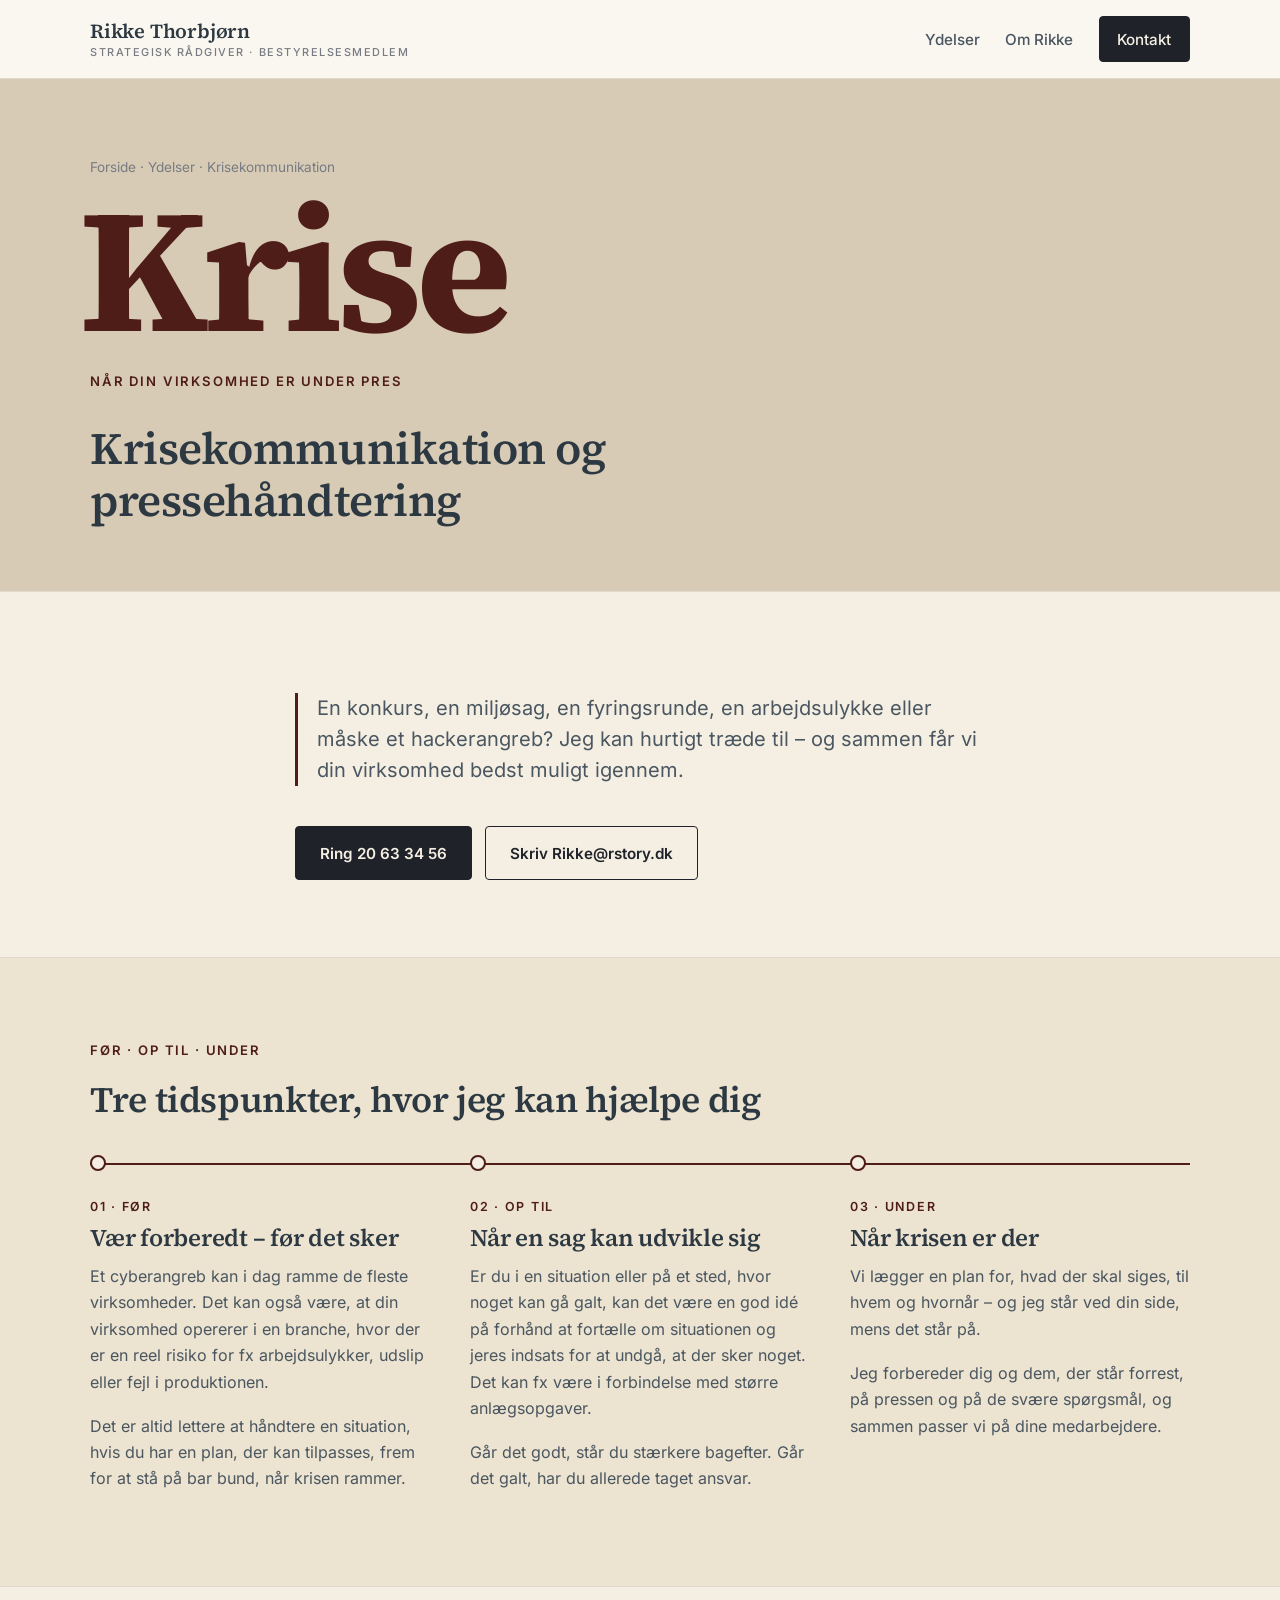
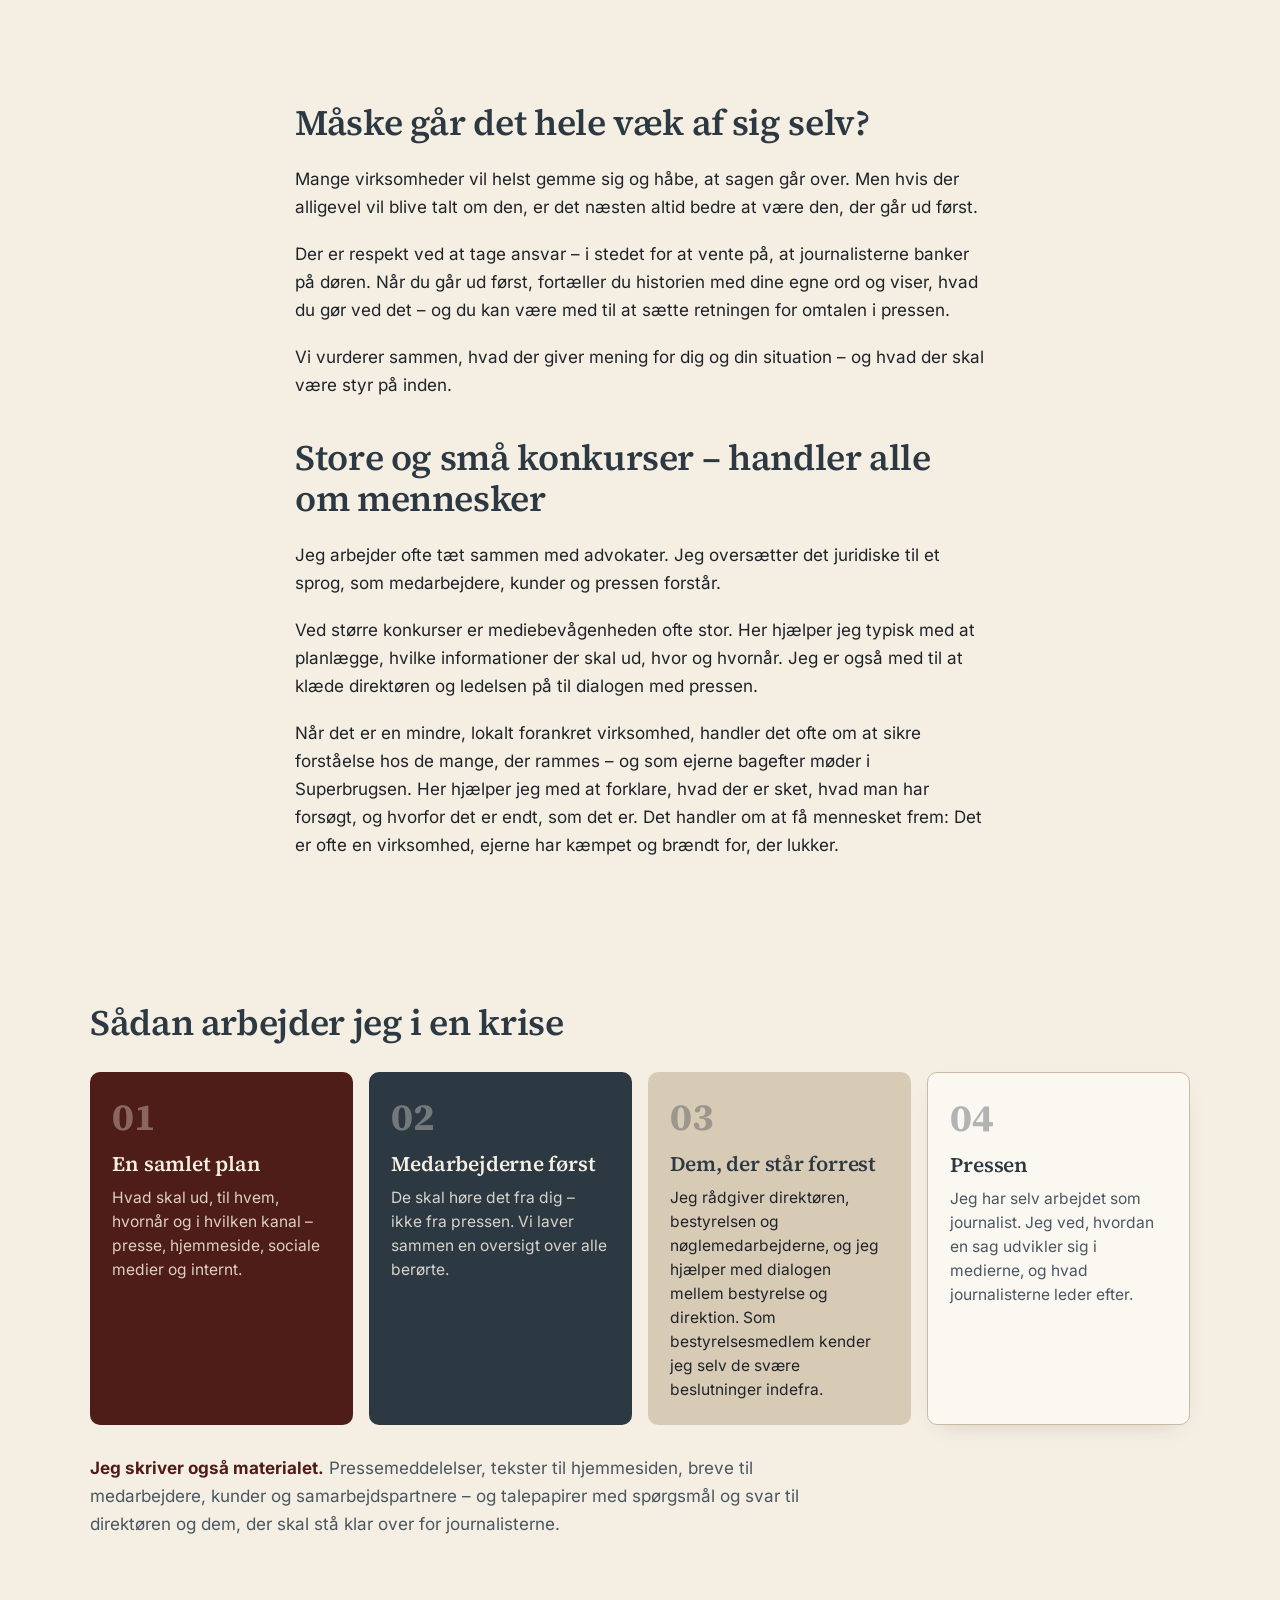
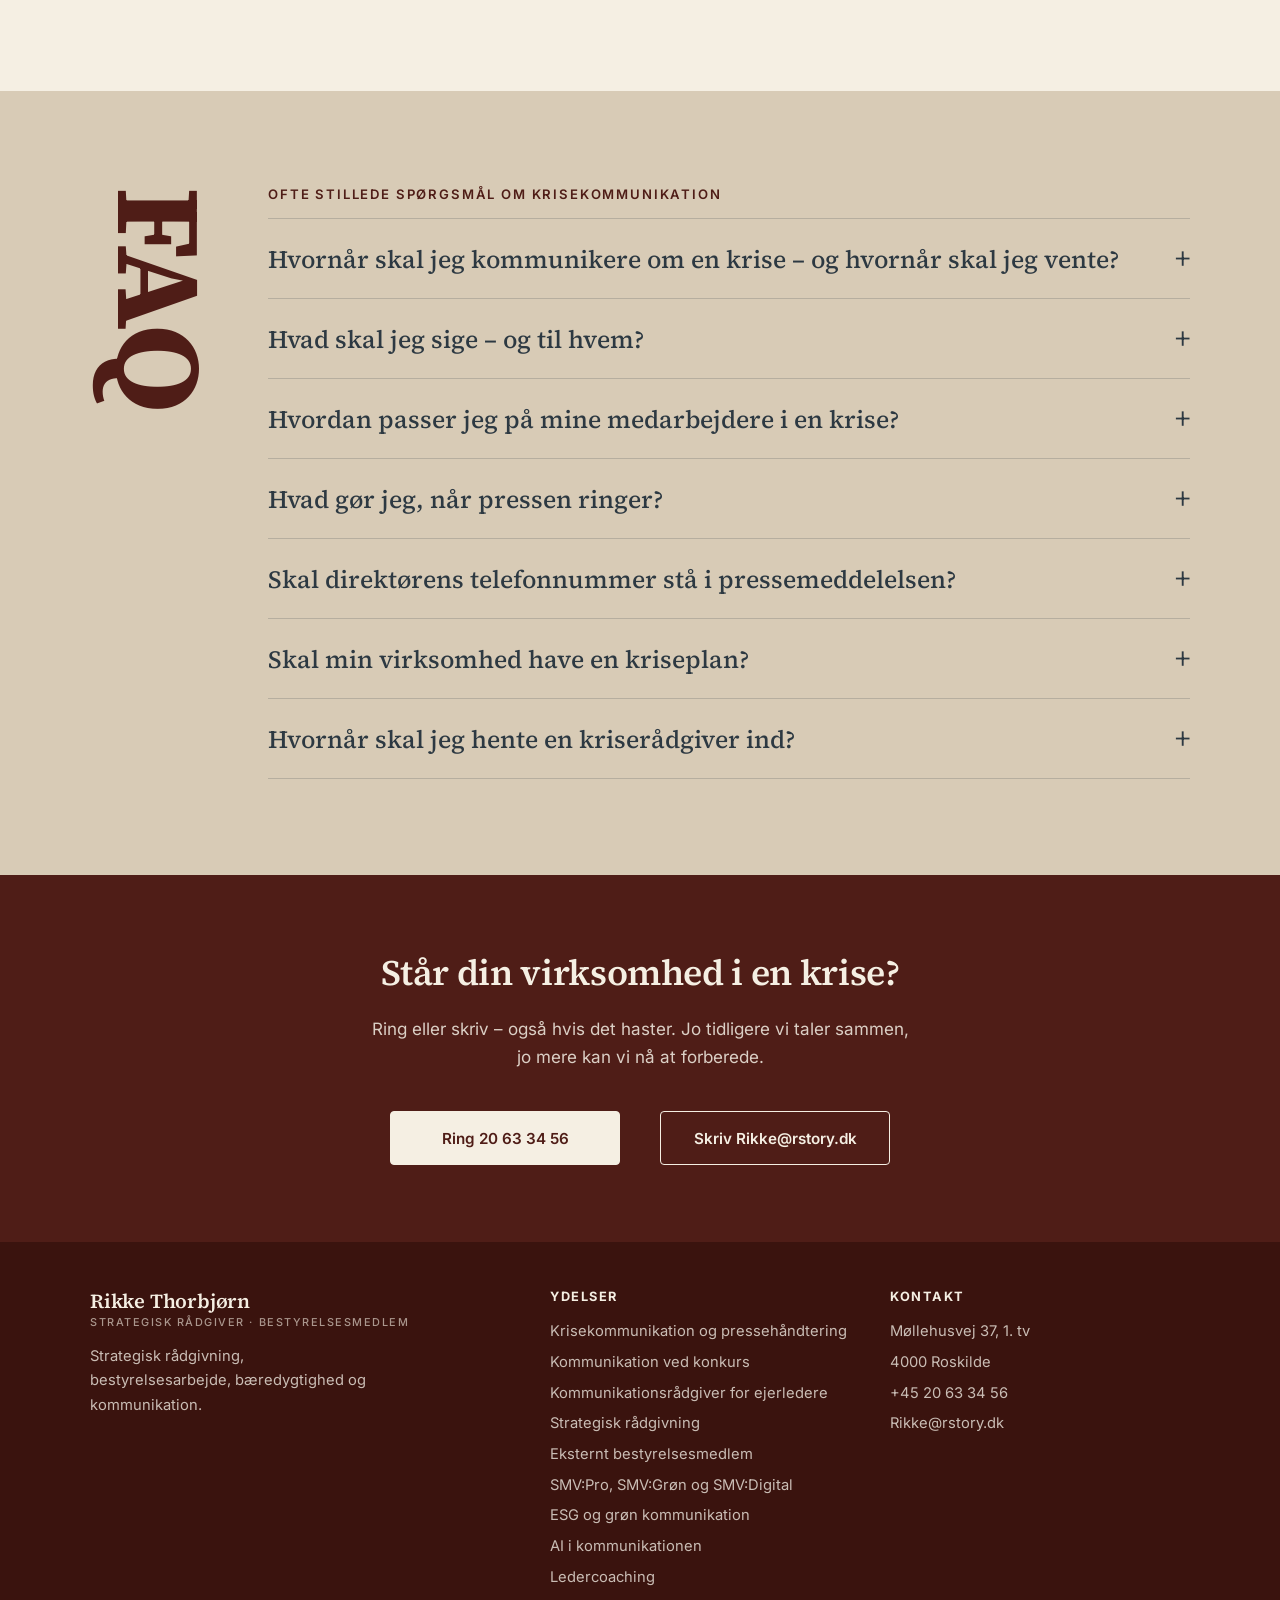
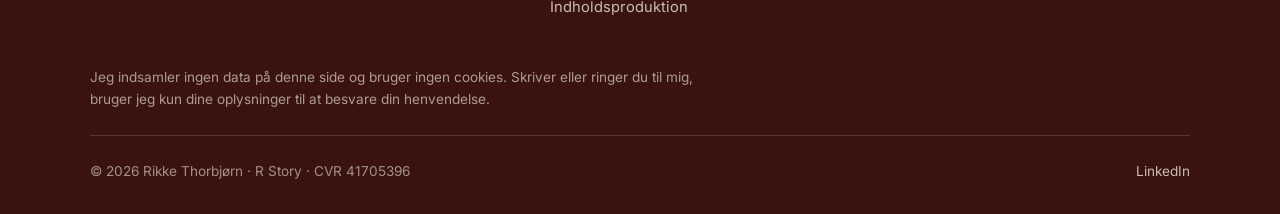
==== krisekommunikation.html @ 7ce68943 "krisekommunikation" ====
<!DOCTYPE html>
<html lang="da">
<head>
<meta charset="UTF-8">
<meta name="viewport" content="width=device-width, initial-scale=1.0">
<title>Krisekommunikation og pressehåndtering | Rikke Thorbjørn</title>
<meta name="description" content="Krisekommunikation og pressehåndtering for ejerledere og bestyrelser: kriseplaner, akut hjælp og kommunikation ved konkurs og rekonstruktion.">
<meta name="robots" content="index, follow">
<link rel="canonical" href="https://rstory.dk/krisekommunikation.html">
<meta property="og:title" content="Krisekommunikation og pressehåndtering | Rikke Thorbjørn">
<meta property="og:description" content="Når din virksomhed er under pres, hjælper jeg dig med at finde ud af, hvad der skal siges, til hvem og hvornår.">
<meta property="og:type" content="website">
<meta property="og:url" content="https://rstory.dk/krisekommunikation.html">
<meta property="og:image" content="https://rstory.dk/images/rikke-portrait.jpg">
<meta property="og:locale" content="da_DK">
<style>
@font-face{font-family:'Inter';font-style:normal;font-weight:400;font-display:swap;src:url(fonts/inter-latin-400-normal.woff2) format('woff2')}
@font-face{font-family:'Inter';font-style:normal;font-weight:500;font-display:swap;src:url(fonts/inter-latin-500-normal.woff2) format('woff2')}
@font-face{font-family:'Inter';font-style:normal;font-weight:600;font-display:swap;src:url(fonts/inter-latin-600-normal.woff2) format('woff2')}
@font-face{font-family:'Inter';font-style:normal;font-weight:700;font-display:swap;src:url(fonts/inter-latin-700-normal.woff2) format('woff2')}
@font-face{font-family:'Source Serif 4';font-style:normal;font-weight:400;font-display:swap;src:url(fonts/source-serif-4-latin-400-normal.woff2) format('woff2')}
@font-face{font-family:'Source Serif 4';font-style:normal;font-weight:500;font-display:swap;src:url(fonts/source-serif-4-latin-500-normal.woff2) format('woff2')}
@font-face{font-family:'Source Serif 4';font-style:normal;font-weight:600;font-display:swap;src:url(fonts/source-serif-4-latin-600-normal.woff2) format('woff2')}
@font-face{font-family:'Source Serif 4';font-style:normal;font-weight:700;font-display:swap;src:url(fonts/source-serif-4-latin-700-normal.woff2) format('woff2')}
@font-face{font-family:'Caveat';font-style:normal;font-weight:500;font-display:swap;src:url(fonts/caveat-latin-500-normal.woff2) format('woff2')}
@font-face{font-family:'Caveat';font-style:normal;font-weight:600;font-display:swap;src:url(fonts/caveat-latin-600-normal.woff2) format('woff2')}
</style>
<link rel="stylesheet" href="styles.css">
<script type="application/ld+json">
[
  {
    "@context": "https://schema.org",
    "@type": "Service",
    "name": "Krisekommunikation og pressehåndtering",
    "serviceType": "Krisekommunikation",
    "areaServed": "Danmark",
    "provider": {
      "@type": "Person",
      "name": "Rikke Thorbjørn",
      "url": "https://rstory.dk/",
      "telephone": "+45 20 63 34 56"
    }
  },
  {
    "@context": "https://schema.org",
    "@type": "FAQPage",
    "mainEntity": [
      {
        "@type": "Question",
        "name": "Hvornår skal jeg kommunikere om en krise – og hvornår skal jeg vente?",
        "acceptedAnswer": {
          "@type": "Answer",
          "text": "Hvis sagen alligevel kommer frem, er det næsten altid bedst at gå ud først. Så tager du ansvar, og du er med til at sætte dagsordenen. Men det er ikke altid rigtigt at tale med det samme – nogle gange skal fakta, jura eller de berørte på plads først. Det vurderer vi sammen."
        }
      },
      {
        "@type": "Question",
        "name": "Hvad skal jeg sige – og til hvem?",
        "acceptedAnswer": {
          "@type": "Answer",
          "text": "Start med dem, det går mest ud over: medarbejdere, kunder, samarbejdspartnere og de berørte. De skal høre det fra dig og ikke fra pressen. Fortæl, hvad der er sket, hvad det betyder for dem, og hvad du gør ved det. Og vær ærlig om det, du endnu ikke ved."
        }
      },
      {
        "@type": "Question",
        "name": "Hvordan passer jeg på mine medarbejdere i en krise?",
        "acceptedAnswer": {
          "@type": "Answer",
          "text": "Medarbejderne skal høre det først, og de skal klædes på til at svare kunder, venner og familie. Det kan give mening at henvise til en FAQ på hjemmesiden og på den måde skærme medarbejderne. Og så skal lederne vide, hvad de kan sige – og hvad de ikke skal sige."
        }
      },
      {
        "@type": "Question",
        "name": "Hvad gør jeg, når pressen ringer?",
        "acceptedAnswer": {
          "@type": "Answer",
          "text": "Du behøver ikke svare med det samme. Sig, at du vender tilbage, og aftal hvornår. Det er også en god idé at få spørgsmålene på skrift. Det værste er at gætte eller tale over sig i første opkald."
        }
      },
      {
        "@type": "Question",
        "name": "Skal direktørens telefonnummer stå i pressemeddelelsen?",
        "acceptedAnswer": {
          "@type": "Answer",
          "text": "Kun hvis direktøren er klar til at tage opkaldene. Ofte er det bedre at pege på én fast kontaktperson, som er forberedt og ved, hvad der kan siges. Så taler virksomheden med én stemme."
        }
      },
      {
        "@type": "Question",
        "name": "Skal min virksomhed have en kriseplan?",
        "acceptedAnswer": {
          "@type": "Answer",
          "text": "Ja. Det er en rigtig god idé. En kriseplan gør, at du ikke skal starte på bar bund. Den beskriver, hvem der gør hvad, hvem der udtaler sig, og hvad der er vigtigst at sige – og den kan tilpasses den konkrete situation."
        }
      },
      {
        "@type": "Question",
        "name": "Hvornår skal jeg hente en kriserådgiver ind?",
        "acceptedAnswer": {
          "@type": "Answer",
          "text": "Helst før sagen er offentlig – så har vi mest tid til at forberede. Men det er aldrig for sent. Også når historien allerede er ude, kan vi skabe overblik, formulere klare budskaber og forberede dem, der skal udtale sig."
        }
      }
    ]
  }
]
</script>
<style>
.work-section{padding-top:clamp(2rem,4vw,3rem)}
.work-section h2{margin-bottom:1.8rem}
.work-grid{display:grid;grid-template-columns:repeat(4,1fr);gap:1rem}
@media (max-width:1000px){.work-grid{grid-template-columns:repeat(2,1fr)}}
@media (max-width:560px){.work-grid{grid-template-columns:1fr}}
.work-card{border-radius:10px;padding:1.6rem 1.4rem 1.4rem;display:flex;flex-direction:column}
.work-card__num{font-family:'Source Serif 4',serif;font-size:2.4rem;font-weight:700;line-height:1;opacity:.35;margin-bottom:1rem}
.work-card h3{font-family:'Source Serif 4',serif;font-size:1.3rem;margin:0 0 .6rem;color:inherit}
.work-note{max-width:70ch;margin:1.8rem 0 0;color:var(--ink-soft)}
.work-note strong{color:var(--burgundy)}
.work-card p{margin:0;font-size:.97rem;line-height:1.55}
.work-card--burgundy{background:var(--burgundy);color:var(--cream)}
.work-card--burgundy p{color:rgba(245,239,227,.85)}
.work-card--teal{background:var(--teal);color:var(--cream)}
.work-card--teal p{color:rgba(245,239,227,.85)}
.work-card--taupe{background:var(--taupe);color:var(--teal)}
.work-card--taupe p{color:var(--ink)}
.work-card--cream{background:#fbf8f2;color:var(--teal);border:1.5px solid var(--taupe-deep);box-shadow:0 8px 24px -14px rgba(60,20,20,.25)}
.work-card--cream p{color:var(--ink-soft)}
.tl-section{background:var(--cream-warm);border-top:1px solid var(--line);border-bottom:1px solid var(--line)}
.tl-section h2{margin-bottom:2.2rem}
.timeline{list-style:none;margin:0;padding:0 0 0 2rem;position:relative;display:grid;gap:2.2rem}
.timeline::before{content:"";position:absolute;left:.45rem;top:.4rem;bottom:.4rem;width:2px;background:var(--line)}
.timeline::after{content:"";position:absolute;left:.45rem;top:.4rem;width:2px;height:calc(100% - .8rem);background:var(--accent);transform-origin:top;transform:scaleY(var(--tl-p,1))}
.tl-step{position:relative}
.tl-dot{position:absolute;left:-2rem;top:.25rem;width:1rem;height:1rem;border-radius:50%;background:var(--cream);border:2px solid var(--accent);z-index:1}
.tl-label{display:block;font-family:'Inter',sans-serif;font-size:.78rem;font-weight:600;letter-spacing:.14em;text-transform:uppercase;color:var(--accent);margin-bottom:.4rem}
.tl-step h3{font-family:'Source Serif 4',serif;font-size:clamp(1.25rem,2vw,1.5rem);margin:0 0 .7rem}
.tl-step p{color:var(--ink-soft);font-size:1rem}
@media (min-width:900px){
  .timeline{grid-template-columns:repeat(3,1fr);gap:2.5rem;padding:2.6rem 0 0}
  .timeline::before,.timeline::after{left:0;right:0;top:.45rem;bottom:auto;height:2px;width:auto}
  .timeline::after{width:100%;transform-origin:left;transform:scaleX(var(--tl-p,1))}
  .tl-dot{left:0;top:-2.6rem;margin-top:-.05rem}
}
/* animation */
.js-tl .timeline{--tl-p:0}
.js-tl .timeline::after{transition:transform 1.6s cubic-bezier(.4,.1,.2,1)}
.js-tl .tl-step{opacity:0;transform:translateY(18px);transition:opacity .7s ease,transform .7s ease}
.js-tl .tl-dot{transform:scale(0);transition:transform .45s cubic-bezier(.3,1.6,.5,1)}
.js-tl .timeline.tl-in{--tl-p:1}
.js-tl .timeline.tl-in .tl-step,.js-tl .timeline.tl-in .tl-dot{opacity:1;transform:none}
.js-tl .timeline.tl-in .tl-step:nth-child(1),.js-tl .timeline.tl-in .tl-step:nth-child(1) .tl-dot{transition-delay:.15s}
.js-tl .timeline.tl-in .tl-step:nth-child(2),.js-tl .timeline.tl-in .tl-step:nth-child(2) .tl-dot{transition-delay:.7s}
.js-tl .timeline.tl-in .tl-step:nth-child(3),.js-tl .timeline.tl-in .tl-step:nth-child(3) .tl-dot{transition-delay:1.25s}
@media (prefers-reduced-motion: reduce){.js-tl .timeline{--tl-p:1}.js-tl .tl-step,.js-tl .tl-dot{opacity:1!important;transform:none!important;transition:none!important}.js-tl .timeline::after{transition:none}}
.article h3{font-size:1.2rem}
.pillar details > summary{list-style:none;cursor:pointer;display:flex;align-items:center;justify-content:space-between;gap:1rem;padding:1.3rem 0;color:var(--teal);font-family:'Source Serif 4',serif;font-size:clamp(1.1rem,2.2vw,1.55rem);font-weight:500;line-height:1.3;transition:padding .25s ease,color .25s ease}
.pillar details > summary::-webkit-details-marker{display:none}
.pillar details > summary:hover{padding-left:1rem;color:var(--burgundy)}
.pillar details > summary:focus-visible{outline:2px solid var(--burgundy);outline-offset:4px}
.pillar details .pillar__arrow{transition:transform .25s ease;font-weight:300}
.pillar details[open] .pillar__arrow{transform:rotate(45deg)}
.faq-answer{margin:0 0 1.5rem;padding:1rem 1.2rem;border-radius:6px;background:rgba(245,239,227,.6);color:var(--ink);max-width:70ch}
.faq-title{font-family:'Inter',sans-serif;font-size:.82rem;font-weight:600;letter-spacing:.14em;text-transform:uppercase;color:var(--accent);margin:0 0 1rem}
.acute{background:var(--accent);color:var(--cream);border-radius:10px;padding:1.6rem 1.8rem;margin:2.5rem 0}
.acute h2{color:var(--cream);margin-top:0!important}
.acute p{color:rgba(250,246,236,.88);margin-bottom:0}
</style>
<style>
/* Blød bevægelse ved scroll */
.js-reveal .rv{opacity:0;transform:translateY(22px);transition:opacity .8s ease,transform .8s cubic-bezier(.2,.7,.2,1)}
.js-reveal .rv.rv-in{opacity:1;transform:none}
.js-reveal .rv-d1{transition-delay:.12s}
.js-reveal .rv-d2{transition-delay:.24s}
@media (prefers-reduced-motion: reduce){.js-reveal .rv{opacity:1;transform:none;transition:none}}
</style>
<style>
/* Header og bund på undersider */
.site-header .site-header__inner{padding:1rem clamp(1.25rem,4vw,2.5rem)}
.footer--burgundy{margin-top:0}
.site-header .nav a.btn{color:var(--cream)}
@media (max-width:480px){
  .site-header .brand{font-size:1.1rem}
  .site-header .brand__sub{font-size:.58rem;letter-spacing:.1em}
  .site-header .btn--small{padding:.55rem .9rem;font-size:.85rem}
}
</style>
</head>
<body>

<header class="site-header">
  <div class="container site-header__inner">
    <a href="index.html" class="brand" aria-label="Rikke Thorbjørn - forside"><span class="brand__name">Rikke Thorbjørn</span><span class="brand__sub">Strategisk rådgiver · Bestyrelsesmedlem</span></a>
    <nav class="nav" aria-label="Primær navigation">
      <a href="index.html#ydelser">Ydelser</a>
      <a href="index.html#om">Om Rikke</a>
      <a href="#kontakt" class="btn btn--small">Kontakt</a>
    </nav>
  </div>
</header>

<main>
  <section class="page-head">
    <div class="container">
      <nav class="breadcrumb"><a href="index.html">Forside</a> · <a href="index.html#ydelser">Ydelser</a> · <span>Krisekommunikation</span></nav>
      <p class="bigword" aria-hidden="true">Krise</p>
      <span class="eyebrow">Når din virksomhed er under pres</span>
      <h1>Krisekommunikation og pressehåndtering</h1>
    </div>
  </section>

  <section>
    <div class="container article">
      <p class="article__lede">En konkurs, en miljøsag, en fyringsrunde, en arbejdsulykke eller måske et hackerangreb? Jeg kan hurtigt træde til – og sammen får vi din virksomhed bedst muligt igennem.</p>
      <div class="hero__ctas">
        <a href="tel:+4520633456" class="btn">Ring 20 63 34 56</a>
        <a href="mailto:Rikke@rstory.dk" class="btn btn--ghost">Skriv Rikke@rstory.dk</a>
      </div>

    </div>
  </section>

  <section class="tl-section" aria-labelledby="tl-title">
    <div class="container">
      <span class="eyebrow">Før · op til · under</span>
      <h2 id="tl-title">Tre tidspunkter, hvor jeg kan hjælpe dig</h2>
      <ol class="timeline" role="list">
        <li class="tl-step">
          <span class="tl-dot" aria-hidden="true"></span>
          <span class="tl-label">01 · Før</span>
          <h3>Vær forberedt – før det sker</h3>
          <p>Et cyberangreb kan i dag ramme de fleste virksomheder. Det kan også være, at din virksomhed opererer i en branche, hvor der er en reel risiko for fx arbejdsulykker, udslip eller fejl i produktionen.</p>
          <p>Det er altid lettere at håndtere en situation, hvis du har en plan, der kan tilpasses, frem for at stå på bar bund, når krisen rammer.</p>
        </li>
        <li class="tl-step">
          <span class="tl-dot" aria-hidden="true"></span>
          <span class="tl-label">02 · Op til</span>
          <h3>Når en sag kan udvikle sig</h3>
          <p>Er du i en situation eller på et sted, hvor noget kan gå galt, kan det være en god idé på forhånd at fortælle om situationen og jeres indsats for at undgå, at der sker noget. Det kan fx være i forbindelse med større anlægsopgaver.</p>
          <p>Går det godt, står du stærkere bagefter. Går det galt, har du allerede taget ansvar.</p>
        </li>
        <li class="tl-step">
          <span class="tl-dot" aria-hidden="true"></span>
          <span class="tl-label">03 · Under</span>
          <h3>Når krisen er der</h3>
          <p>Vi lægger en plan for, hvad der skal siges, til hvem og hvornår – og jeg står ved din side, mens det står på.</p>
          <p>Jeg forbereder dig og dem, der står forrest, på pressen og på de svære spørgsmål, og sammen passer vi på dine medarbejdere.</p>
        </li>
      </ol>
    </div>
  </section>

  <section>
    <div class="container article">
      <h2>Måske går det hele væk af sig selv?</h2>
      <p>Mange virksomheder vil helst gemme sig og håbe, at sagen går over. Men hvis der alligevel vil blive talt om den, er det næsten altid bedre at være den, der går ud først.</p>
      <p>Der er respekt ved at tage ansvar – i stedet for at vente på, at journalisterne banker på døren. Når du går ud først, fortæller du historien med dine egne ord og viser, hvad du gør ved det – og du kan være med til at sætte retningen for omtalen i pressen.</p>
      <p>Vi vurderer sammen, hvad der giver mening for dig og din situation – og hvad der skal være styr på inden.</p>

      <h2>Store og små konkurser – handler alle om mennesker</h2>
      <p>Jeg arbejder ofte tæt sammen med advokater. Jeg oversætter det juridiske til et sprog, som medarbejdere, kunder og pressen forstår.</p>
      <p>Ved større konkurser er mediebevågenheden ofte stor. Her hjælper jeg typisk med at planlægge, hvilke informationer der skal ud, hvor og hvornår. Jeg er også med til at klæde direktøren og ledelsen på til dialogen med pressen.</p>
      <p>Når det er en mindre, lokalt forankret virksomhed, handler det ofte om at sikre forståelse hos de mange, der rammes – og som ejerne bagefter møder i Superbrugsen. Her hjælper jeg med at forklare, hvad der er sket, hvad man har forsøgt, og hvorfor det er endt, som det er. Det handler om at få mennesket frem: Det er ofte en virksomhed, ejerne har kæmpet og brændt for, der lukker.</p>
    </div>
  </section>

  <section class="work-section" aria-labelledby="work-title">
    <div class="container">
      <h2 id="work-title">Sådan arbejder jeg i en krise</h2>
      <div class="work-grid">
        <div class="work-card work-card--burgundy">
          <span class="work-card__num">01</span>
          <h3>En samlet plan</h3>
          <p>Hvad skal ud, til hvem, hvornår og i hvilken kanal – presse, hjemmeside, sociale medier og internt.</p>
        </div>
        <div class="work-card work-card--teal">
          <span class="work-card__num">02</span>
          <h3>Medarbejderne først</h3>
          <p>De skal høre det fra dig – ikke fra pressen. Vi laver sammen en oversigt over alle berørte.</p>
        </div>
        <div class="work-card work-card--taupe">
          <span class="work-card__num">03</span>
          <h3>Dem, der står forrest</h3>
          <p>Jeg rådgiver direktøren, bestyrelsen og nøglemedarbejderne, og jeg hjælper med dialogen mellem bestyrelse og direktion. Som bestyrelsesmedlem kender jeg selv de svære beslutninger indefra.</p>
        </div>
        <div class="work-card work-card--cream">
          <span class="work-card__num">04</span>
          <h3>Pressen</h3>
          <p>Jeg har selv arbejdet som journalist. Jeg ved, hvordan en sag udvikler sig i medierne, og hvad journalisterne leder efter.</p>
        </div>
      </div>
      <p class="work-note"><strong>Jeg skriver også materialet.</strong> Pressemeddelelser, tekster til hjemmesiden, breve til medarbejdere, kunder og samarbejdspartnere – og talepapirer med spørgsmål og svar til direktøren og dem, der skal stå klar over for journalisterne.</p>
    </div>
  </section>

  <section style="padding-top:0">
    <div class="container article">

    </div>
  </section>


  <section id="faq" class="pillars-section">
    <div class="container">
      <div class="pillars-section__inner">
        <h2 class="pillars-section__label">FAQ</h2>
        <div>
          <h3 class="faq-title">Ofte stillede spørgsmål om krisekommunikation</h3>
          <ul class="pillars" role="list">
          <li class="pillar">
            <details>
              <summary>
                <span>Hvornår skal jeg kommunikere om en krise – og hvornår skal jeg vente?</span>
                <span class="pillar__arrow" aria-hidden="true">+</span>
              </summary>
              <p class="faq-answer">Hvis sagen alligevel kommer frem, er det næsten altid bedst at gå ud først. Så tager du ansvar, og du er med til at sætte dagsordenen. Men det er ikke altid rigtigt at tale med det samme – nogle gange skal fakta, jura eller de berørte på plads først. Det vurderer vi sammen.</p>
            </details>
          </li>
          <li class="pillar">
            <details>
              <summary>
                <span>Hvad skal jeg sige – og til hvem?</span>
                <span class="pillar__arrow" aria-hidden="true">+</span>
              </summary>
              <p class="faq-answer">Start med dem, det går mest ud over: medarbejdere, kunder, samarbejdspartnere og de berørte. De skal høre det fra dig og ikke fra pressen. Fortæl, hvad der er sket, hvad det betyder for dem, og hvad du gør ved det. Og vær ærlig om det, du endnu ikke ved.</p>
            </details>
          </li>
          <li class="pillar">
            <details>
              <summary>
                <span>Hvordan passer jeg på mine medarbejdere i en krise?</span>
                <span class="pillar__arrow" aria-hidden="true">+</span>
              </summary>
              <p class="faq-answer">Medarbejderne skal høre det først, og de skal klædes på til at svare kunder, venner og familie. Det kan give mening at henvise til en FAQ på hjemmesiden og på den måde skærme medarbejderne. Og så skal lederne vide, hvad de kan sige – og hvad de ikke skal sige.</p>
            </details>
          </li>
          <li class="pillar">
            <details>
              <summary>
                <span>Hvad gør jeg, når pressen ringer?</span>
                <span class="pillar__arrow" aria-hidden="true">+</span>
              </summary>
              <p class="faq-answer">Du behøver ikke svare med det samme. Sig, at du vender tilbage, og aftal hvornår. Det er også en god idé at få spørgsmålene på skrift. Det værste er at gætte eller tale over sig i første opkald.</p>
            </details>
          </li>
          <li class="pillar">
            <details>
              <summary>
                <span>Skal direktørens telefonnummer stå i pressemeddelelsen?</span>
                <span class="pillar__arrow" aria-hidden="true">+</span>
              </summary>
              <p class="faq-answer">Kun hvis direktøren er klar til at tage opkaldene. Ofte er det bedre at pege på én fast kontaktperson, som er forberedt og ved, hvad der kan siges. Så taler virksomheden med én stemme.</p>
            </details>
          </li>
          <li class="pillar">
            <details>
              <summary>
                <span>Skal min virksomhed have en kriseplan?</span>
                <span class="pillar__arrow" aria-hidden="true">+</span>
              </summary>
              <p class="faq-answer">Ja. Det er en rigtig god idé. En kriseplan gør, at du ikke skal starte på bar bund. Den beskriver, hvem der gør hvad, hvem der udtaler sig, og hvad der er vigtigst at sige – og den kan tilpasses den konkrete situation.</p>
            </details>
          </li>
          <li class="pillar">
            <details>
              <summary>
                <span>Hvornår skal jeg hente en kriserådgiver ind?</span>
                <span class="pillar__arrow" aria-hidden="true">+</span>
              </summary>
              <p class="faq-answer">Helst før sagen er offentlig – så har vi mest tid til at forberede. Men det er aldrig for sent. Også når historien allerede er ude, kan vi skabe overblik, formulere klare budskaber og forberede dem, der skal udtale sig.</p>
            </details>
          </li>
          </ul>
        </div>
      </div>
    </div>
  </section>

  <section id="kontakt" class="cta-burgundy">
    <div class="container" style="text-align:center;">
      <h2>Står din virksomhed i en krise?</h2>
      <p style="max-width:50ch; margin:0 auto 2rem;">Ring eller skriv – også hvis det haster. Jo tidligere vi taler sammen, jo mere kan vi nå at forberede.</p>
      <div style="display:flex; flex-wrap:wrap; justify-content:center; gap:1.5rem 2.5rem; margin-top:2.5rem;">
        <a href="tel:+4520633456" class="btn" style="min-width:230px; text-align:center;">Ring 20 63 34 56</a>
        <a href="mailto:Rikke@rstory.dk" class="btn btn--ghost" style="min-width:230px; text-align:center; background:transparent; color:var(--cream); border-color:var(--cream);">Skriv Rikke@rstory.dk</a>
      </div>
    </div>
  </section>
</main>

<footer class="footer footer--burgundy">
  <div class="container">
    <div class="footer__grid">
      <div>
        <a href="index.html" class="brand" aria-label="Rikke Thorbjørn - forside"><span class="brand__name">Rikke Thorbjørn</span><span class="brand__sub">Strategisk rådgiver · Bestyrelsesmedlem</span></a>
        <p style="margin-top:1rem;max-width:32ch;">Strategisk rådgivning, bestyrelsesarbejde, bæredygtighed og kommunikation.</p>
      </div>
      <div>
        <h4>Ydelser</h4>
        <ul>
          <li>Krisekommunikation og pressehåndtering</li>
          <li>Kommunikation ved konkurs</li>
          <li>Kommunikationsrådgiver for ejerledere</li>
          <li>Strategisk rådgivning</li>
          <li>Eksternt bestyrelsesmedlem</li>
          <li>SMV:Pro, SMV:Grøn og SMV:Digital</li>
          <li>ESG og grøn kommunikation</li>
          <li>AI i kommunikationen</li>
          <li>Ledercoaching</li>
          <li>Indholdsproduktion</li>
        </ul>
      </div>
      <div>
        <h4>Kontakt</h4>
        <ul>
          <li>Møllehusvej 37, 1. tv</li>
          <li>4000 Roskilde</li>
          <li><a href="tel:+4520633456">+45 20 63 34 56</a></li>
          <li><a href="mailto:Rikke@rstory.dk">Rikke@rstory.dk</a></li>
        </ul>
      </div>
    </div>
    <p style="font-size:.85rem; color:rgba(250,246,236,.6); max-width:70ch; margin:0 0 1.5rem;">Jeg indsamler ingen data på denne side og bruger ingen cookies. Skriver eller ringer du til mig, bruger jeg kun dine oplysninger til at besvare din henvendelse.</p>
    <div class="footer__bottom">
      <span>© <span id="yr">2026</span> Rikke Thorbjørn · R Story · CVR 41705396</span>
      <span><a href="https://www.linkedin.com/in/rikke-thorbj%C3%B8rn/">LinkedIn</a></span>
    </div>
  </div>
</footer>

<script>
(function(){
  if(!('IntersectionObserver' in window)) return;
  document.documentElement.classList.add('js-reveal');
  var sel=[
    ['main .eyebrow, .hero-card .eyebrow',''],
    ['h1, main h2, .pillar, .work-card','']
  ];
  var els=[];
  sel.forEach(function(s){document.querySelectorAll(s[0]).forEach(function(el){
    if(el.closest('footer')||el.classList.contains('rv'))return;
    el.classList.add('rv'); if(s[1]) el.classList.add(s[1]); els.push(el);});});
  var io=new IntersectionObserver(function(entries){entries.forEach(function(e){
    if(e.isIntersecting){e.target.classList.add('rv-in'); io.unobserve(e.target);}});},
    {threshold:0.15, rootMargin:'0px 0px -40px 0px'});
  els.forEach(function(el){io.observe(el);});
})();
</script>
<script>document.getElementById('yr').textContent = new Date().getFullYear();</script>
<script>
(function(){
  var tl=document.querySelector('.timeline'); if(!tl||!('IntersectionObserver' in window)) return;
  document.documentElement.classList.add('js-tl');
  var io=new IntersectionObserver(function(es){es.forEach(function(e){if(e.isIntersecting){tl.classList.add('tl-in');io.disconnect();}});},{threshold:0.25});
  io.observe(tl);
})();
</script>
</body>
</html>
---- styles.css ----
/* =========================================================
   R Story – stylesheet
   Direkte rådgivning, kommunikation og bestyrelsesarbejde
   ========================================================= */

:root {
  /* Farver fra design 3 oplæg */
  --burgundy:    #4F1D17;        /* Den dybe oxblood baggrundsfarve */
  --burgundy-dark: #3a130e;
  --teal:        #2D3942;        /* Mørk teal/blågrå – brugt på overskrifter inde i lyse områder */
  --teal-soft:   #4a5660;
  --taupe:       #D8CBB6;        /* Den dustede warm taupe – pillar section baggrund */
  --taupe-deep:  #C9BBA3;
  --cream:       #F5EFE3;        /* Lys cream – kort, indhold */
  --cream-warm:  #ECE3D0;
  --ink:         #1f2329;
  --ink-soft:    #4a5660;
  --muted:       #777b82;
  --line:        #e0d8c8;

  /* Aliases brugt af eksisterende komponenter */
  --accent:      var(--burgundy);
  --accent-dark: var(--burgundy-dark);
  --accent-soft: #efe4e0;
  --accent-mid:  #6e2e25;

  --max:        1180px;
  --gap:        clamp(1.25rem, 2vw, 2rem);
  --radius:     4px;
  --shadow-sm:  0 1px 2px rgba(20,20,30,.04);
  --shadow-md:  0 12px 40px -16px rgba(60,20,20,.18);
}

* { box-sizing: border-box; }

html { scroll-behavior: smooth; }

body {
  margin: 0;
  font-family: 'Inter', -apple-system, BlinkMacSystemFont, 'Segoe UI', sans-serif;
  font-size: 17px;
  line-height: 1.65;
  color: var(--ink);
  background: var(--cream);
  -webkit-font-smoothing: antialiased;
  text-rendering: optimizeLegibility;
}

img { max-width: 100%; display: block; }

a {
  color: var(--accent-dark);
  text-decoration-thickness: 1px;
  text-underline-offset: 3px;
}
a:hover { color: var(--ink); }

h1, h2, h3, h4 {
  font-family: 'Source Serif 4', 'Georgia', serif;
  font-weight: 600;
  letter-spacing: -0.01em;
  line-height: 1.15;
  color: var(--teal);
  margin: 0 0 .6em;
}

h1 { font-size: clamp(2.3rem, 4.4vw, 3.6rem); }
h2 { font-size: clamp(1.7rem, 2.8vw, 2.3rem); }
h3 { font-size: 1.25rem; font-weight: 600; }

p { margin: 0 0 1.1em; }

.eyebrow {
  font-family: 'Inter', sans-serif;
  font-size: .82rem;
  font-weight: 600;
  letter-spacing: .14em;
  text-transform: uppercase;
  color: var(--accent);
  margin-bottom: 1.1rem;
  display: inline-block;
}

.container {
  max-width: var(--max);
  margin: 0 auto;
  padding: 0 clamp(1.25rem, 4vw, 2.5rem);
}

/* ---------- HEADER ---------- */
.site-header {
  position: sticky;
  top: 0;
  z-index: 50;
  background: rgba(250,247,241,.92);
  backdrop-filter: saturate(150%) blur(10px);
  border-bottom: 1px solid var(--line);
}

.site-header__inner {
  display: flex;
  align-items: center;
  justify-content: space-between;
  padding: 1.1rem 0;
}

.brand {
  display: inline-flex;
  flex-direction: column;
  align-items: flex-start;
  font-family: 'Source Serif 4', serif;
  font-weight: 600;
  font-size: 1.25rem;
  color: var(--teal);
  text-decoration: none;
  letter-spacing: -.01em;
  line-height: 1.15;
}
.brand__name { display: block; }
.brand__sub {
  display: block;
  font-family: 'Inter', sans-serif;
  font-size: .68rem;
  font-weight: 500;
  letter-spacing: .14em;
  text-transform: uppercase;
  color: var(--muted);
  margin-top: .15rem;
}
.brand:hover { color: var(--burgundy); }

/* Brand color overrides on burgundy backgrounds */
.hero--burgundy .brand { color: var(--cream); }
.hero--burgundy .brand .brand__sub { color: rgba(245,239,227,.7); }
.hero--burgundy .brand:hover { color: #fff; }
.footer--burgundy .brand { color: var(--cream); }
.footer--burgundy .brand .brand__sub { color: rgba(245,239,227,.6); }

.nav { display: flex; gap: 1.6rem; align-items: center; }
.nav a {
  color: var(--ink-soft);
  text-decoration: none;
  font-size: .95rem;
  font-weight: 500;
}
.nav a:hover { color: var(--accent-dark); }

.btn {
  display: inline-block;
  padding: .85rem 1.5rem;
  background: var(--ink);
  color: var(--cream);
  border-radius: var(--radius);
  text-decoration: none;
  font-weight: 600;
  font-size: .95rem;
  border: 1px solid var(--ink);
  transition: transform .15s ease, background .2s ease;
}
.btn:hover { background: var(--accent-dark); border-color: var(--accent-dark); color: #fff; transform: translateY(-1px); }

.btn--ghost {
  background: transparent;
  color: var(--ink);
  border-color: var(--ink);
}
.btn--ghost:hover { background: var(--ink); color: var(--cream); }

.btn--small { padding: .6rem 1.1rem; font-size: .88rem; }

/* mobile nav: simple stacked when very small */
@media (max-width: 720px) {
  .nav { gap: 1rem; font-size: .9rem; }
  .nav a:not(.btn) { display: none; }
}

/* ---------- HERO ---------- */
.hero {
  padding: clamp(4rem, 8vw, 7rem) 0 clamp(3rem, 5vw, 5rem);
}
.hero__grid {
  display: grid;
  grid-template-columns: 1.5fr 1fr;
  gap: clamp(2rem, 5vw, 4rem);
  align-items: center;
}
@media (max-width: 800px) { .hero__grid { grid-template-columns: 1fr; } }
.hero h1 {
  max-width: 18ch;
}
.hero__lede {
  font-size: 1.2rem;
  line-height: 1.55;
  max-width: 56ch;
  color: var(--ink-soft);
  margin-bottom: 2rem;
}
.hero__ctas { display: flex; gap: .8rem; flex-wrap: wrap; }
@media (max-width: 480px) {
  .hero__ctas { flex-direction: column; align-items: stretch; }
  .hero__ctas .btn { text-align: center; min-height: 48px; display: inline-flex; align-items: center; justify-content: center; }
}
.hero__portrait {
  position: relative;
  border-radius: 8px;
  overflow: hidden;
  background: var(--accent-soft);
  aspect-ratio: 4/5;
  max-width: 380px;
  justify-self: center;
  box-shadow: var(--shadow-md);
}
.hero__portrait img {
  width: 100%;
  height: 100%;
  object-fit: cover;
  filter: grayscale(0%);
}

/* ---------- PORTRAIT (about page) ---------- */
.portrait-block {
  display: grid;
  grid-template-columns: 220px 1fr;
  gap: clamp(1.5rem, 3vw, 2.5rem);
  align-items: start;
  margin-bottom: 2rem;
}
@media (max-width: 700px) { .portrait-block { grid-template-columns: 1fr; max-width: 220px; } }
.portrait-block img {
  width: 100%;
  border-radius: 8px;
  display: block;
  box-shadow: var(--shadow-sm);
}
.portrait-block__cap {
  font-size: .82rem;
  color: var(--muted);
  margin-top: .6rem;
  font-style: italic;
}

/* ---------- SECTIONS ---------- */
section { padding: clamp(3rem, 6vw, 5.5rem) 0; }
.section--alt { background: var(--cream-warm); border-top: 1px solid var(--line); border-bottom: 1px solid var(--line); }

.section__head { max-width: 60ch; margin-bottom: 2.5rem; }
.section__head p { color: var(--ink-soft); font-size: 1.08rem; }

/* ---------- SERVICE CARDS ---------- */
.cards {
  display: grid;
  grid-template-columns: repeat(auto-fit, minmax(280px, 1fr));
  gap: 1.4rem;
}
.card {
  background: #fff;
  border: 1px solid var(--line);
  border-radius: 10px;
  padding: 2rem 1.8rem;
  text-decoration: none;
  color: inherit;
  display: flex;
  flex-direction: column;
  transition: transform .2s ease, box-shadow .25s ease, border-color .2s ease;
  box-shadow: var(--shadow-sm);
}
.card:hover {
  transform: translateY(-3px);
  box-shadow: var(--shadow-md);
  border-color: var(--accent);
}
.card__num {
  font-family: 'Source Serif 4', serif;
  font-size: .95rem;
  color: var(--accent);
  letter-spacing: .1em;
  margin-bottom: 1rem;
}
.card h3 { margin-bottom: .6rem; }
.card p { color: var(--ink-soft); font-size: .98rem; flex: 1; }
.card__more {
  margin-top: 1.2rem;
  font-weight: 600;
  font-size: .92rem;
  color: var(--accent-dark);
}

/* ---------- TWO COLUMN ---------- */
.two-col {
  display: grid;
  grid-template-columns: 1.1fr 1fr;
  gap: clamp(2rem, 5vw, 4rem);
  align-items: start;
}
@media (max-width: 800px) { .two-col { grid-template-columns: 1fr; } }

/* ---------- ARTICLE BODY ---------- */
.article {
  max-width: 70ch;
  margin: 0 auto;
}
.article h2 { margin-top: 2.4rem; }
.article h3 { margin-top: 1.8rem; font-family: 'Source Serif 4', serif; font-size: 1.35rem; }
.article ul { padding-left: 1.2rem; }
.article li { margin-bottom: .55rem; }

.article__lede {
  font-size: 1.25rem;
  line-height: 1.55;
  color: var(--ink-soft);
  border-left: 3px solid var(--accent);
  padding-left: 1.2rem;
  margin: 1.5rem 0 2.5rem;
}

/* ---------- QUOTE ---------- */
.quote {
  background: var(--accent-soft);
  border-radius: 14px;
  padding: clamp(2rem, 4vw, 3rem);
  max-width: 70ch;
  margin: 0 auto;
}
.quote blockquote {
  margin: 0 0 1.4rem;
  font-family: 'Source Serif 4', serif;
  font-size: clamp(1.2rem, 2vw, 1.45rem);
  line-height: 1.4;
  color: var(--ink);
}
.quote cite {
  font-style: normal;
  font-weight: 600;
  color: var(--accent-dark);
  font-size: .95rem;
}
.quote cite span { color: var(--muted); font-weight: 400; display: block; font-size: .88rem; margin-top: .15rem; }

/* ---------- CALLOUT ---------- */
.callout {
  border: 1px solid var(--line);
  border-left: 4px solid var(--accent);
  background: #fff;
  padding: 1.4rem 1.6rem;
  border-radius: 6px;
  margin: 2rem 0;
}
.callout p:last-child { margin-bottom: 0; }

/* ---------- LIST FEATURES ---------- */
.features {
  list-style: none;
  padding: 0;
  margin: 1.5rem 0;
  display: grid;
  gap: .9rem;
}
.features li {
  padding-left: 1.8rem;
  position: relative;
  color: var(--ink-soft);
}
.features li::before {
  content: "→";
  position: absolute;
  left: 0;
  top: 0;
  color: var(--accent);
  font-weight: 700;
}

/* ---------- CTA BLOCK ---------- */
.cta-block {
  background: var(--ink);
  color: var(--cream);
  padding: clamp(2.5rem, 5vw, 4rem);
  border-radius: 14px;
  margin: 4rem auto 0;
  max-width: var(--max);
  text-align: center;
}
.cta-block h2 { color: #fff; }
.cta-block p { color: rgba(250,247,241,.78); max-width: 50ch; margin-left: auto; margin-right: auto; }
.cta-block .btn {
  background: var(--cream);
  color: var(--ink);
  border-color: var(--cream);
}
.cta-block .btn:hover { background: var(--accent); color: #fff; border-color: var(--accent); }

/* ---------- FOOTER ---------- */
.footer {
  border-top: 1px solid var(--line);
  background: var(--cream-warm);
  padding: 3rem 0 2rem;
  margin-top: 4rem;
  font-size: .92rem;
  color: var(--ink-soft);
}
.footer__grid {
  display: grid;
  grid-template-columns: 1.4fr 1fr 1fr;
  gap: 2.5rem;
  margin-bottom: 2.5rem;
}
@media (max-width: 720px) { .footer__grid { grid-template-columns: 1fr; gap: 1.6rem; } }
.footer h4 {
  font-family: 'Inter', sans-serif;
  font-size: .8rem;
  font-weight: 700;
  text-transform: uppercase;
  letter-spacing: .12em;
  color: var(--ink);
  margin-bottom: .9rem;
}
.footer ul { list-style: none; padding: 0; margin: 0; }
.footer li { margin-bottom: .4rem; }
.footer a { color: var(--ink-soft); text-decoration: none; }
.footer a:hover { color: var(--accent-dark); }
.footer__bottom {
  border-top: 1px solid var(--line);
  padding-top: 1.5rem;
  display: flex;
  justify-content: space-between;
  flex-wrap: wrap;
  gap: 1rem;
  font-size: .85rem;
  color: var(--muted);
}

/* ---------- BREADCRUMB ---------- */
.breadcrumb {
  font-size: .85rem;
  color: var(--muted);
  margin-bottom: 1.2rem;
}
.breadcrumb a { color: var(--muted); text-decoration: none; }
.breadcrumb a:hover { color: var(--accent-dark); }

/* ---------- ARTICLE PAGE HEAD ---------- */
.page-head {
  padding: clamp(3rem, 6vw, 5rem) 0 clamp(1.5rem, 3vw, 2.5rem);
  border-bottom: 1px solid var(--line);
  background: var(--taupe);
  position: relative;
  overflow: hidden;
}
.page-head .container {
  position: relative;
  z-index: 2;
}

/* The signature giant word - recurring across pages */
.bigword {
  font-family: 'Source Serif 4', serif;
  font-weight: 700;
  font-size: clamp(3rem, 14vw, 11rem);
  letter-spacing: -.04em;
  line-height: .82;
  color: var(--burgundy);
  text-transform: capitalize;
  margin: 0;
  pointer-events: none;
  user-select: none;
  word-break: break-word;
  hyphens: auto;
}
.page-head .bigword {
  margin: 0 0 1.5rem -.06em;
  display: block;
}
.page-head h1 {
  max-width: 28ch;
  margin-top: .8rem;
  font-size: clamp(1.6rem, 4.5vw, 2.8rem);
}
.page-head .eyebrow { color: var(--burgundy); }
@media (max-width: 520px) {
  .bigword { font-size: clamp(2.6rem, 14vw, 4.5rem); line-height: .9; }
  .page-head { padding: clamp(2rem, 5vw, 3rem) 0 1.5rem; }
}

/* ---------- UTILITY ---------- */
.muted { color: var(--muted); }
.center { text-align: center; }
.mt-0 { margin-top: 0; }

/* =========================================================
   EDITORIAL ELEMENTS (design 3 inspired)
   ========================================================= */

/* Burgundy hero used on forsiden */
.hero--burgundy {
  background: var(--accent);
  color: var(--cream);
  padding: clamp(2rem, 4vw, 3rem) 0;
}
.hero--burgundy .site-header__inner { padding: 1.2rem 0; }
.hero--burgundy h1 { color: var(--cream); }
.hero--burgundy .eyebrow { color: rgba(250,246,236,.7); }
.hero--burgundy .hero__lede { color: rgba(250,246,236,.85); }

.hero-card {
  background: var(--cream);
  border-radius: 12px;
  overflow: hidden;
  display: grid;
  grid-template-columns: 1fr 1fr;
  align-items: stretch;
  margin: 0 auto;
  max-width: var(--max);
  box-shadow: 0 30px 80px -30px rgba(0,0,0,.25);
}
@media (max-width: 800px) {
  .hero-card {
    grid-template-columns: 1fr;
    grid-template-areas: "image" "text";
  }
  .hero-card__image { grid-area: image; min-height: 280px; }
  .hero-card__text { grid-area: text; }
}
.hero-card__text {
  padding: clamp(1.6rem, 5vw, 3.5rem);
  display: flex;
  flex-direction: column;
  justify-content: center;
}
.hero-card__text h1 {
  color: var(--teal);
  font-size: clamp(2.2rem, 4.5vw, 3.4rem);
  line-height: 1.05;
  max-width: 14ch;
}
.hero-card__text .hero__lede {
  color: var(--ink-soft);
  font-size: 1.05rem;
  max-width: 42ch;
  margin-bottom: 1.6rem;
}
.hero-card__image {
  background: var(--cream-deep);
  position: relative;
  min-height: 360px;
  overflow: hidden;
}
.hero-card__image img {
  width: 100%;
  height: 100%;
  object-fit: cover;
  object-position: center top;
}

/* Pillar list (design 3's signature element) */
.pillars-section {
  background: var(--taupe);
  padding: clamp(4rem, 8vw, 6rem) 0;
  position: relative;
  overflow: hidden;
}
.pillars-section__inner {
  display: grid;
  grid-template-columns: minmax(80px, 130px) 1fr;
  gap: clamp(2rem, 4vw, 3rem);
  align-items: start;
  position: relative;
}
@media (max-width: 700px) { .pillars-section__inner { grid-template-columns: 1fr; } }

.pillars-section__label {
  font-family: 'Source Serif 4', serif;
  writing-mode: vertical-rl;
  transform: rotate(180deg);
  font-size: clamp(4rem, 10vw, 7.5rem);
  font-weight: 700;
  letter-spacing: -.02em;
  color: var(--burgundy);
  line-height: 1;
  margin: 0;
  align-self: stretch;
  white-space: nowrap;
}
@media (max-width: 700px) {
  .pillars-section__label {
    writing-mode: horizontal-tb;
    transform: none;
    font-size: 2.5rem;
    margin-bottom: 1rem;
  }
}

.pillars {
  list-style: none;
  padding: 0;
  margin: 0;
  display: flex;
  flex-direction: column;
}
.pillar {
  border-bottom: 1px solid rgba(92,32,32,.18);
}
.pillar:first-child { border-top: 1px solid rgba(92,32,32,.18); }
.pillar { border-bottom-color: rgba(45,57,66,.2); }
.pillar:first-child { border-top-color: rgba(45,57,66,.2); }
.pillar a {
  display: flex;
  align-items: center;
  justify-content: space-between;
  gap: 1rem;
  padding: 1.4rem 0;
  text-decoration: none;
  color: var(--teal);
  font-family: 'Source Serif 4', serif;
  font-size: clamp(1.25rem, 3.5vw, 2.4rem);
  font-weight: 500;
  letter-spacing: -.01em;
  transition: padding .25s ease, color .25s ease;
  line-height: 1.2;
}
@media (max-width: 480px) {
  .pillar a { padding: 1.1rem 0; }
  .pillar__desc { font-size: .82rem; }
}
.pillar a:hover {
  padding-left: 1rem;
  color: var(--burgundy);
}
.pillar__arrow {
  font-size: 1.8rem;
  color: var(--teal);
  flex-shrink: 0;
  transition: transform .25s ease;
}
.pillar a:hover .pillar__arrow { transform: translateX(.4rem); }

.pillar__desc {
  display: block;
  font-family: 'Inter', sans-serif;
  font-size: .9rem;
  font-weight: 400;
  color: var(--ink-soft);
  margin-top: .25rem;
  letter-spacing: 0;
}

/* Signature element */
.signature {
  font-family: 'Caveat', 'Source Serif 4', cursive;
  font-style: italic;
  font-size: clamp(1.5rem, 4vw, 2rem);
  color: var(--burgundy);
  margin-top: -.25rem;
}

/* Burgundy CTA */
.cta-burgundy {
  background: var(--accent);
  color: var(--cream);
  padding: clamp(3rem, 6vw, 5rem) clamp(1.5rem, 4vw, 3rem);
  margin-top: 0;
}
.cta-burgundy h2 { color: var(--cream); }
.cta-burgundy p { color: rgba(250,246,236,.82); }
.cta-burgundy .btn {
  background: var(--cream);
  color: var(--accent);
  border-color: var(--cream);
}
.cta-burgundy .btn:hover {
  background: var(--accent-dark);
  color: var(--cream);
  border-color: var(--accent-dark);
}

/* Adjust footer to deep burgundy */
.footer--burgundy {
  background: var(--accent-dark);
  color: rgba(250,246,236,.75);
  border-top: none;
}
.footer--burgundy h4 { color: var(--cream); }
.footer--burgundy a { color: rgba(250,246,236,.75); }
.footer--burgundy a:hover { color: var(--cream); }
.footer--burgundy .footer__bottom { border-top-color: rgba(250,246,236,.15); color: rgba(250,246,236,.55); }
.footer--burgundy .brand { color: var(--cream); }
.footer--burgundy .brand img { filter: invert(1) brightness(2); }
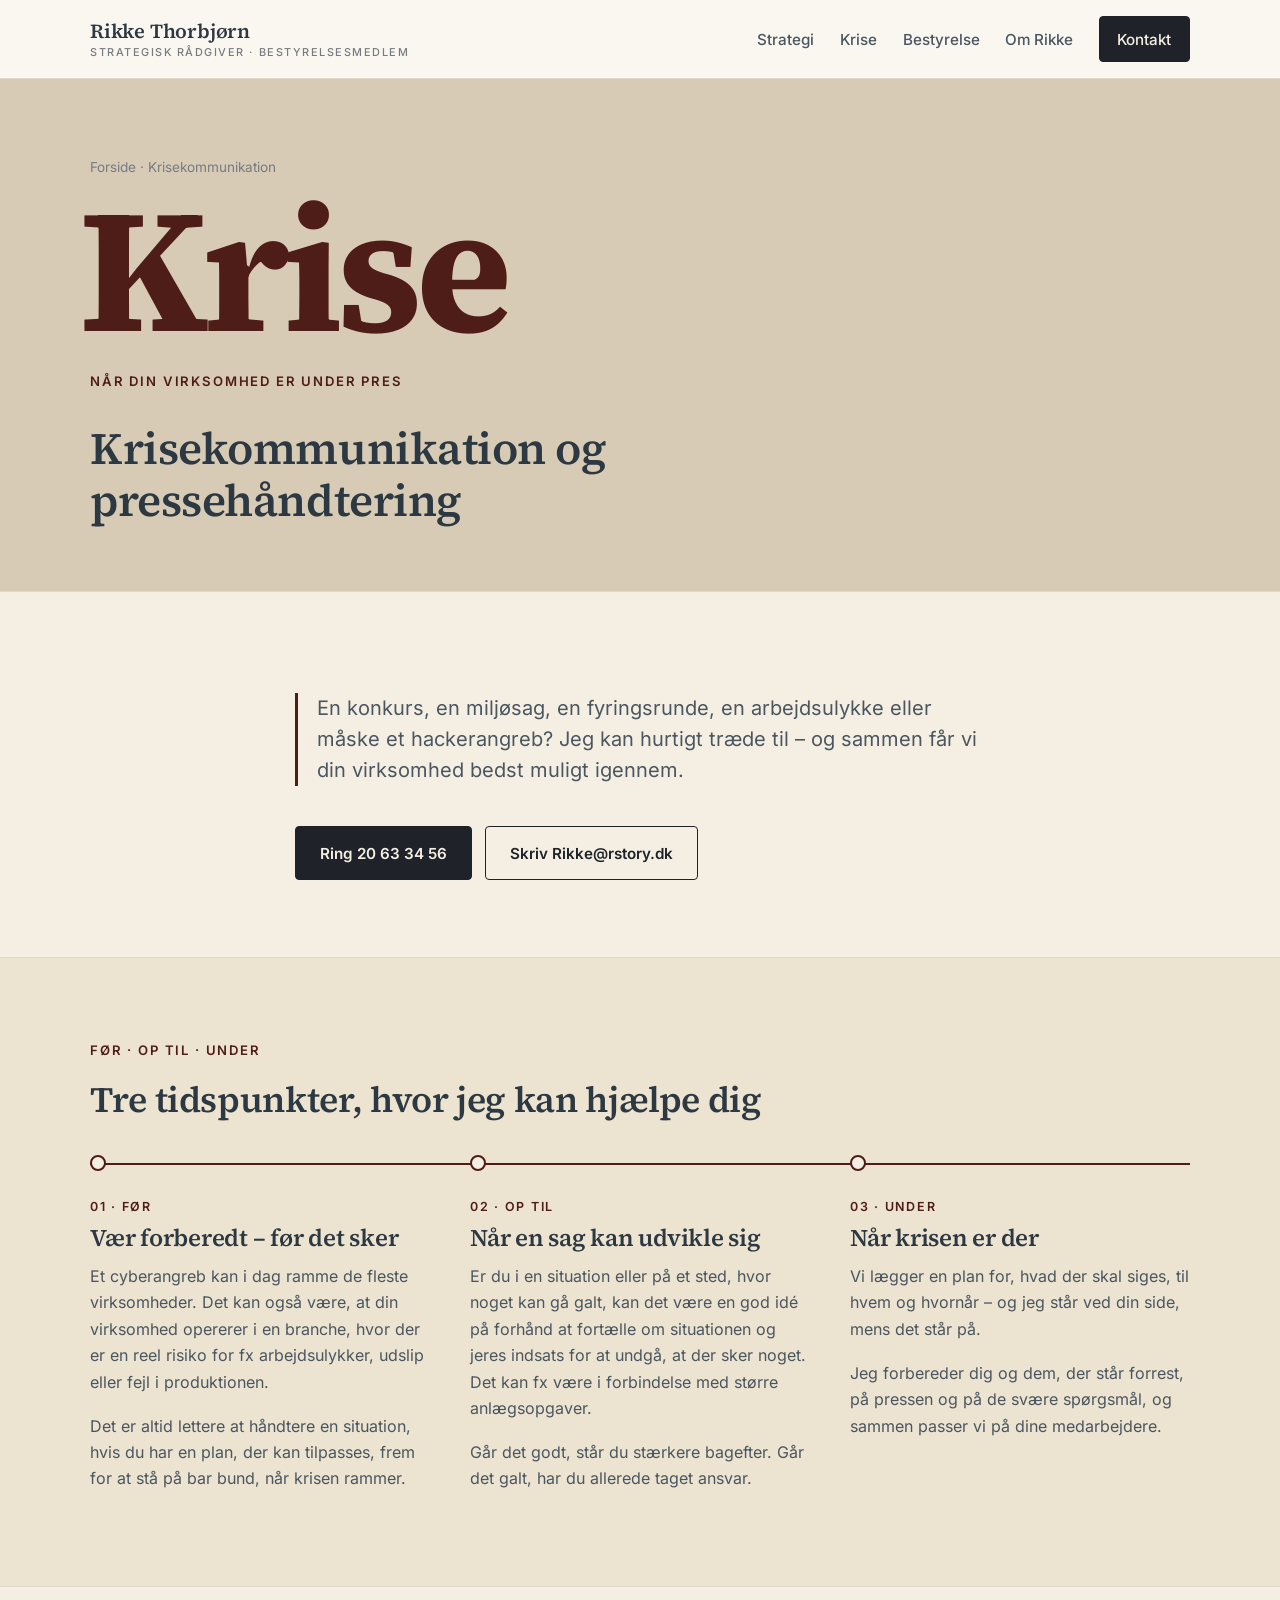
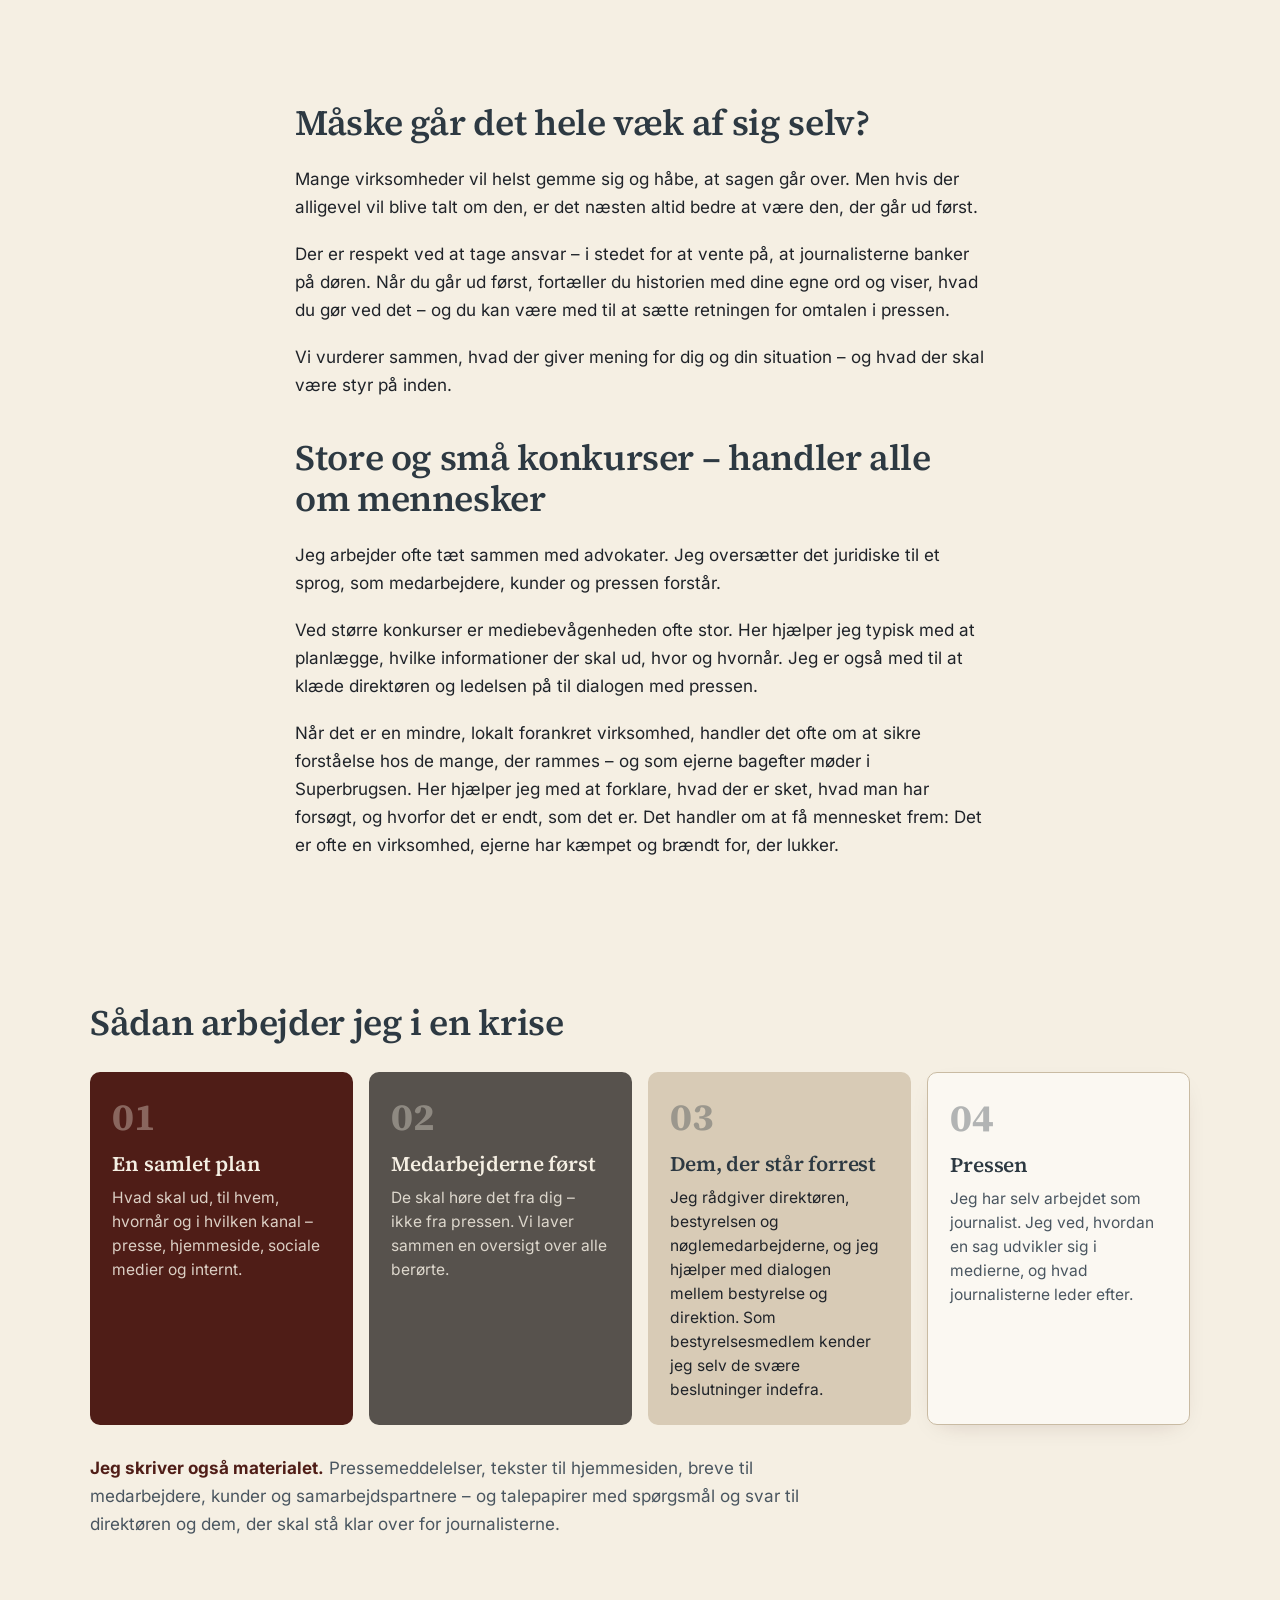
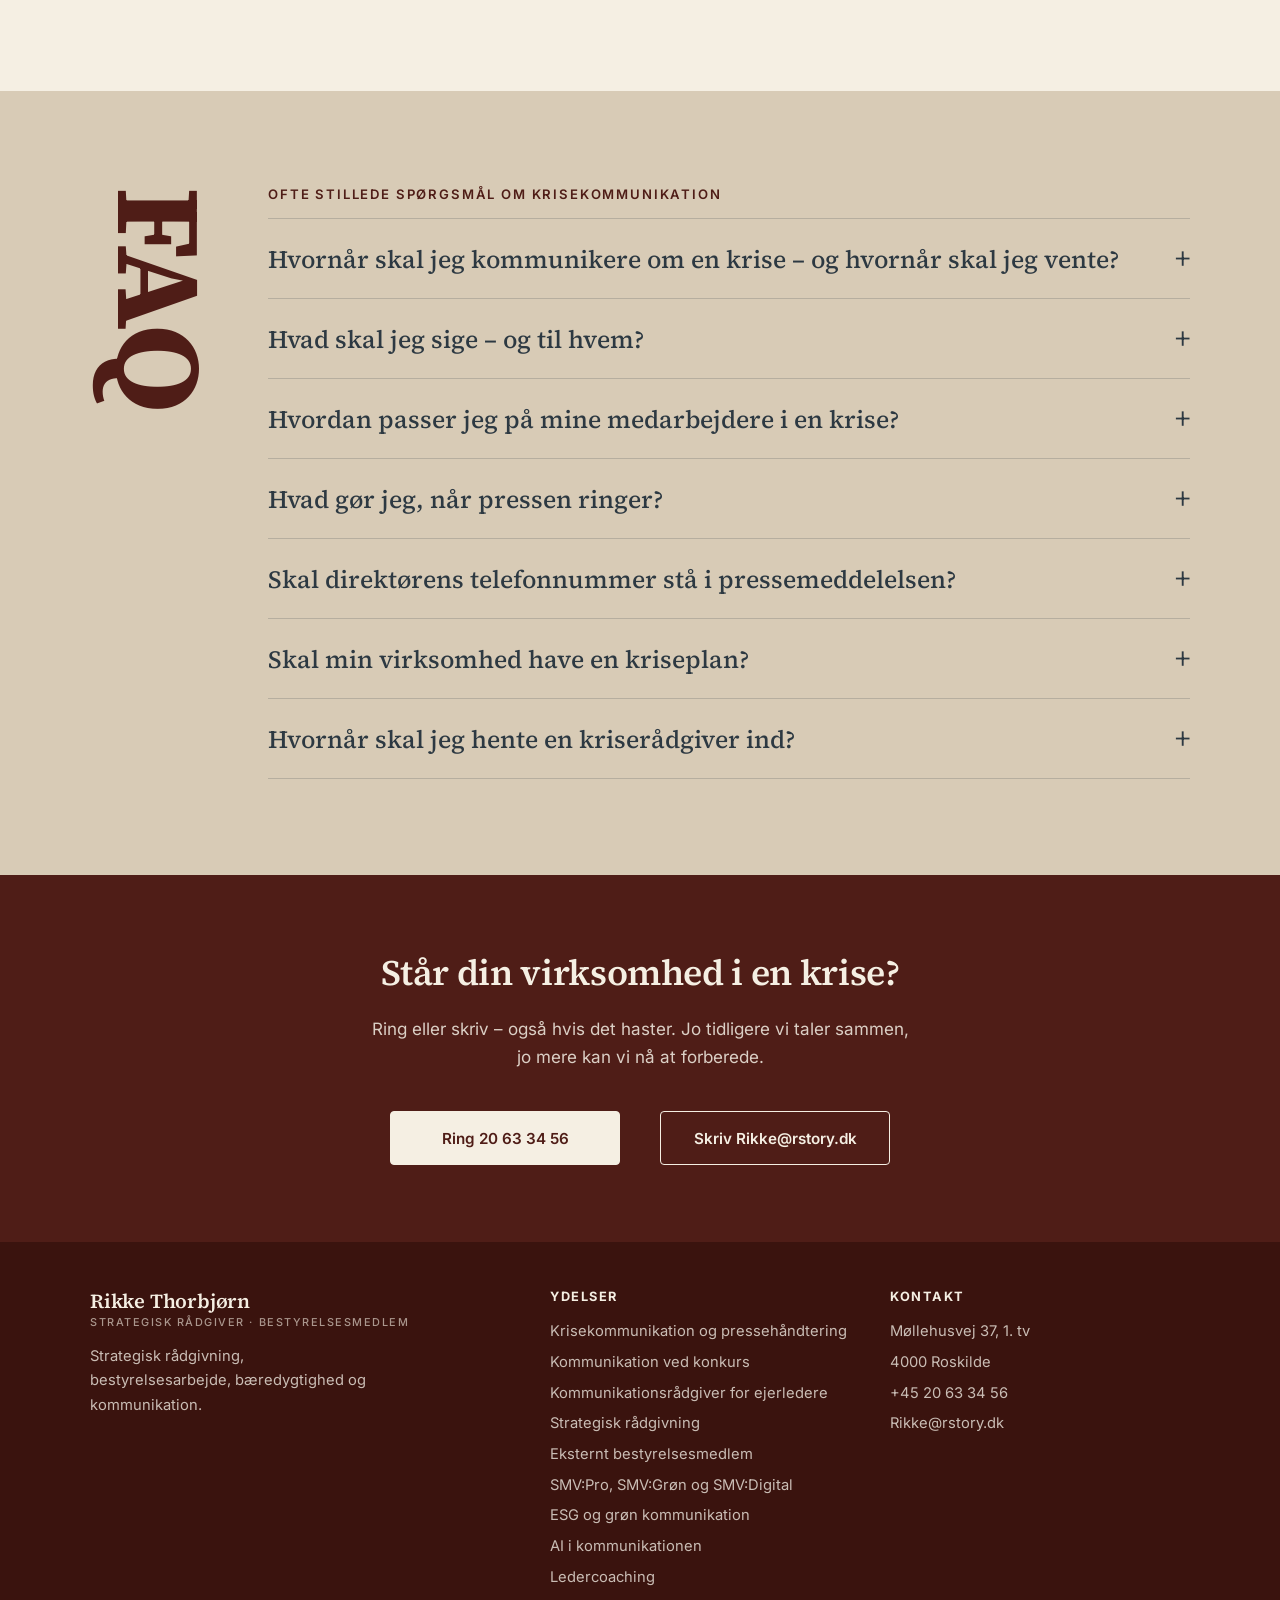
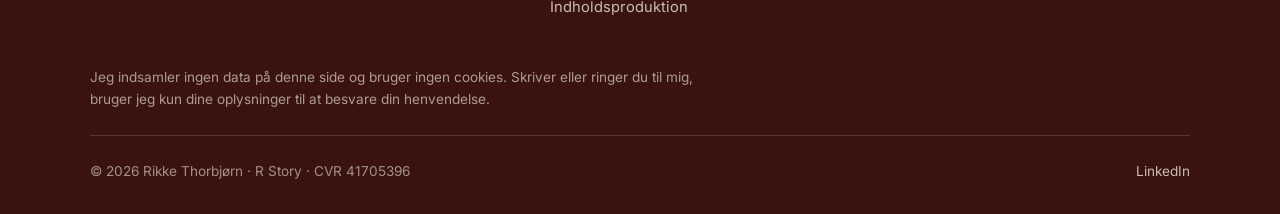
==== commit 19443ec7: "opdatering af links og med citat" ====
--- a/krisekommunikation.html
+++ b/krisekommunikation.html
@@ -119,7 +119,7 @@
 .work-card p{margin:0;font-size:.97rem;line-height:1.55}
 .work-card--burgundy{background:var(--burgundy);color:var(--cream)}
 .work-card--burgundy p{color:rgba(245,239,227,.85)}
-.work-card--teal{background:var(--teal);color:var(--cream)}
+.work-card--teal{background:#57524d;color:var(--cream)}
 .work-card--teal p{color:rgba(245,239,227,.85)}
 .work-card--taupe{background:var(--taupe);color:var(--teal)}
 .work-card--taupe p{color:var(--ink)}
@@ -191,7 +191,9 @@
   <div class="container site-header__inner">
     <a href="index.html" class="brand" aria-label="Rikke Thorbjørn - forside"><span class="brand__name">Rikke Thorbjørn</span><span class="brand__sub">Strategisk rådgiver · Bestyrelsesmedlem</span></a>
     <nav class="nav" aria-label="Primær navigation">
-      <a href="index.html#ydelser">Ydelser</a>
+      <a href="strategi.html">Strategi</a>
+      <a href="krisekommunikation.html" aria-current="page">Krise</a>
+      <a href="index.html#bestyrelse">Bestyrelse</a>
       <a href="index.html#om">Om Rikke</a>
       <a href="#kontakt" class="btn btn--small">Kontakt</a>
     </nav>
@@ -201,7 +203,7 @@
 <main>
   <section class="page-head">
     <div class="container">
-      <nav class="breadcrumb"><a href="index.html">Forside</a> · <a href="index.html#ydelser">Ydelser</a> · <span>Krisekommunikation</span></nav>
+      <nav class="breadcrumb"><a href="index.html">Forside</a> · <span>Krisekommunikation</span></nav>
       <p class="bigword" aria-hidden="true">Krise</p>
       <span class="eyebrow">Når din virksomhed er under pres</span>
       <h1>Krisekommunikation og pressehåndtering</h1>
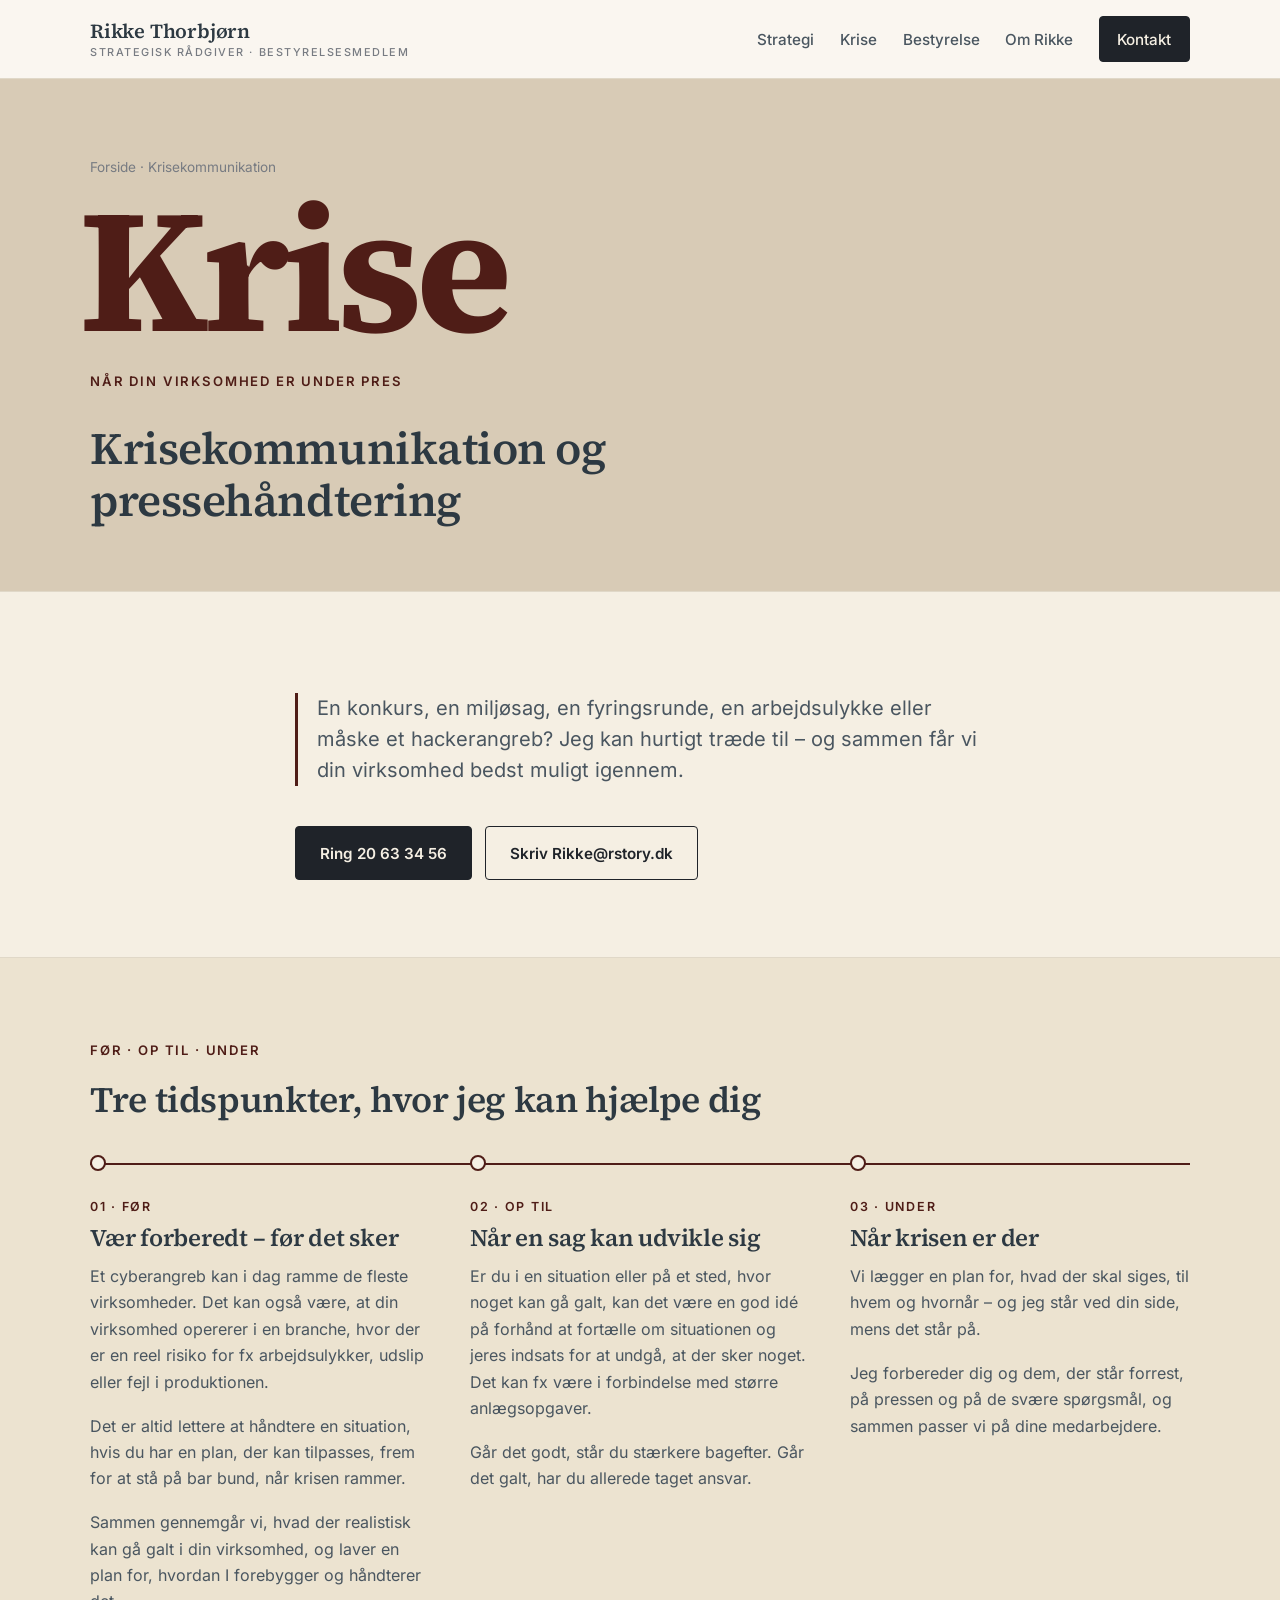
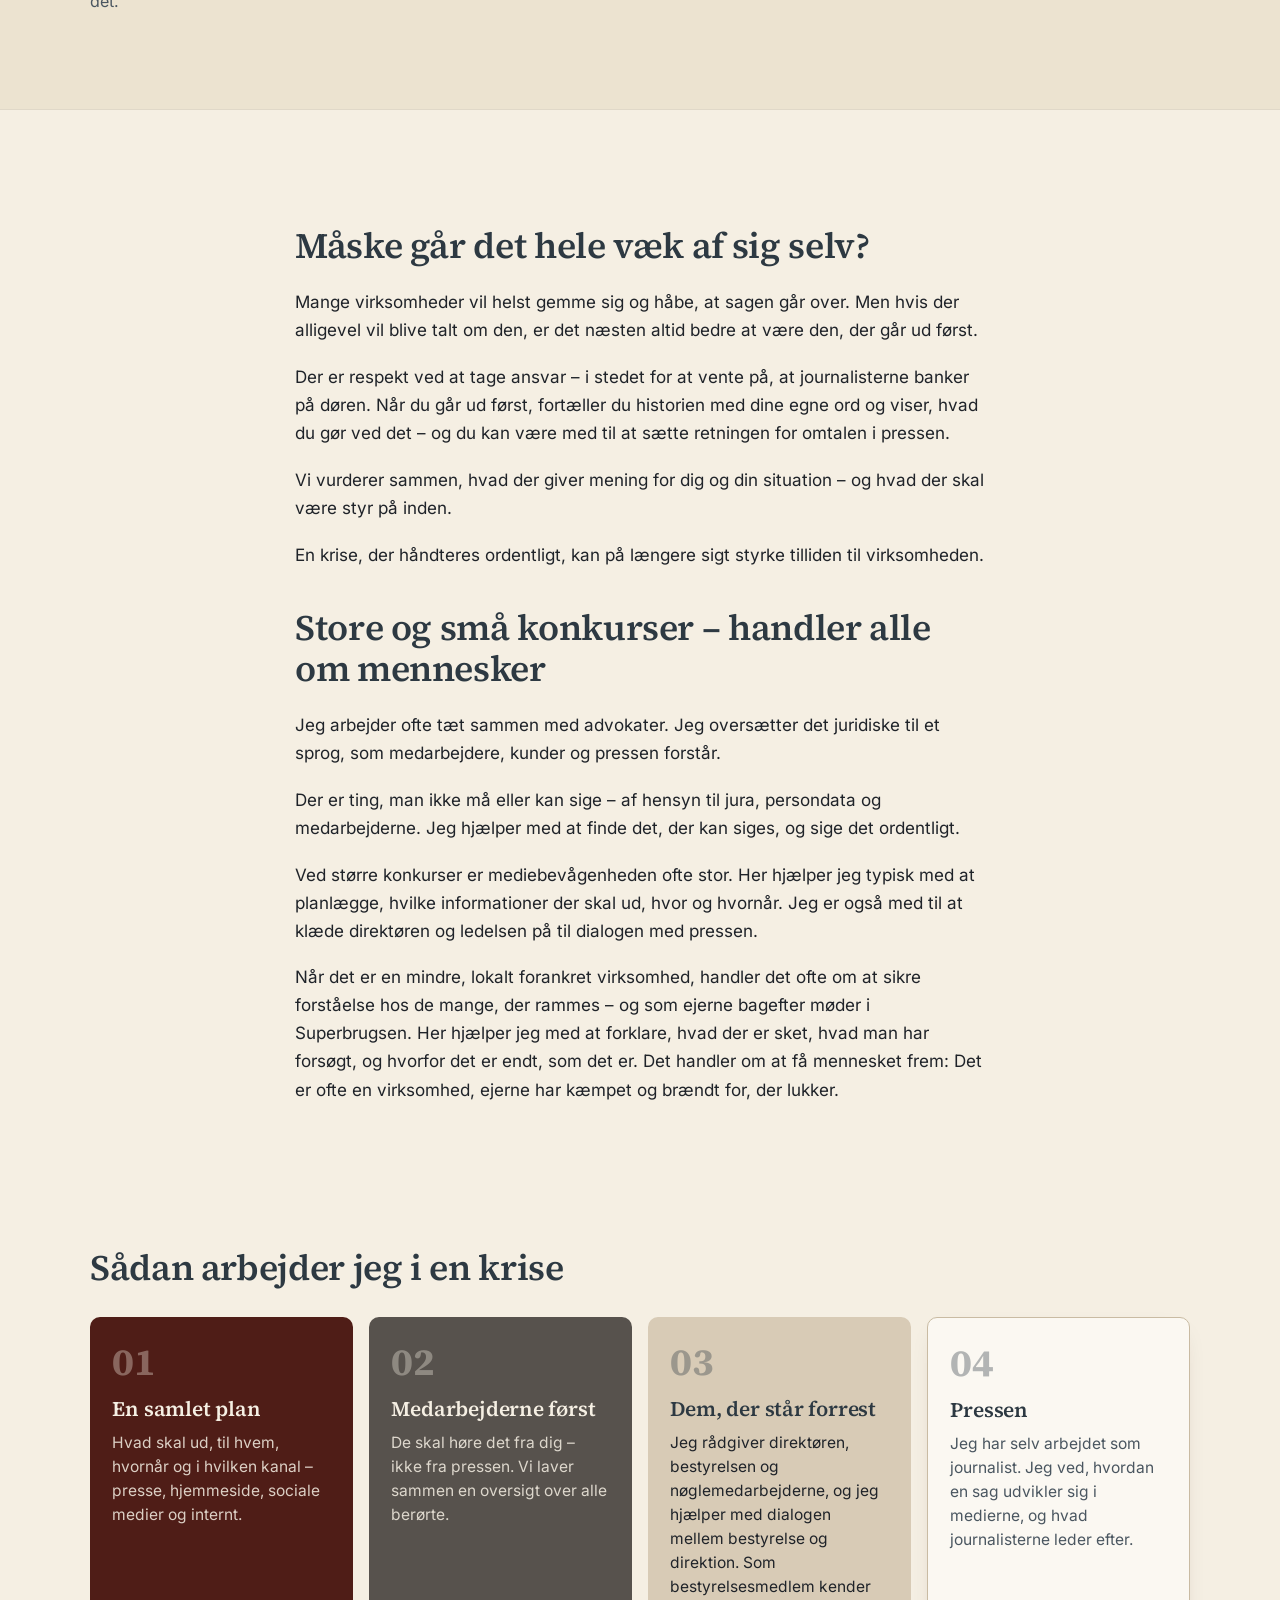
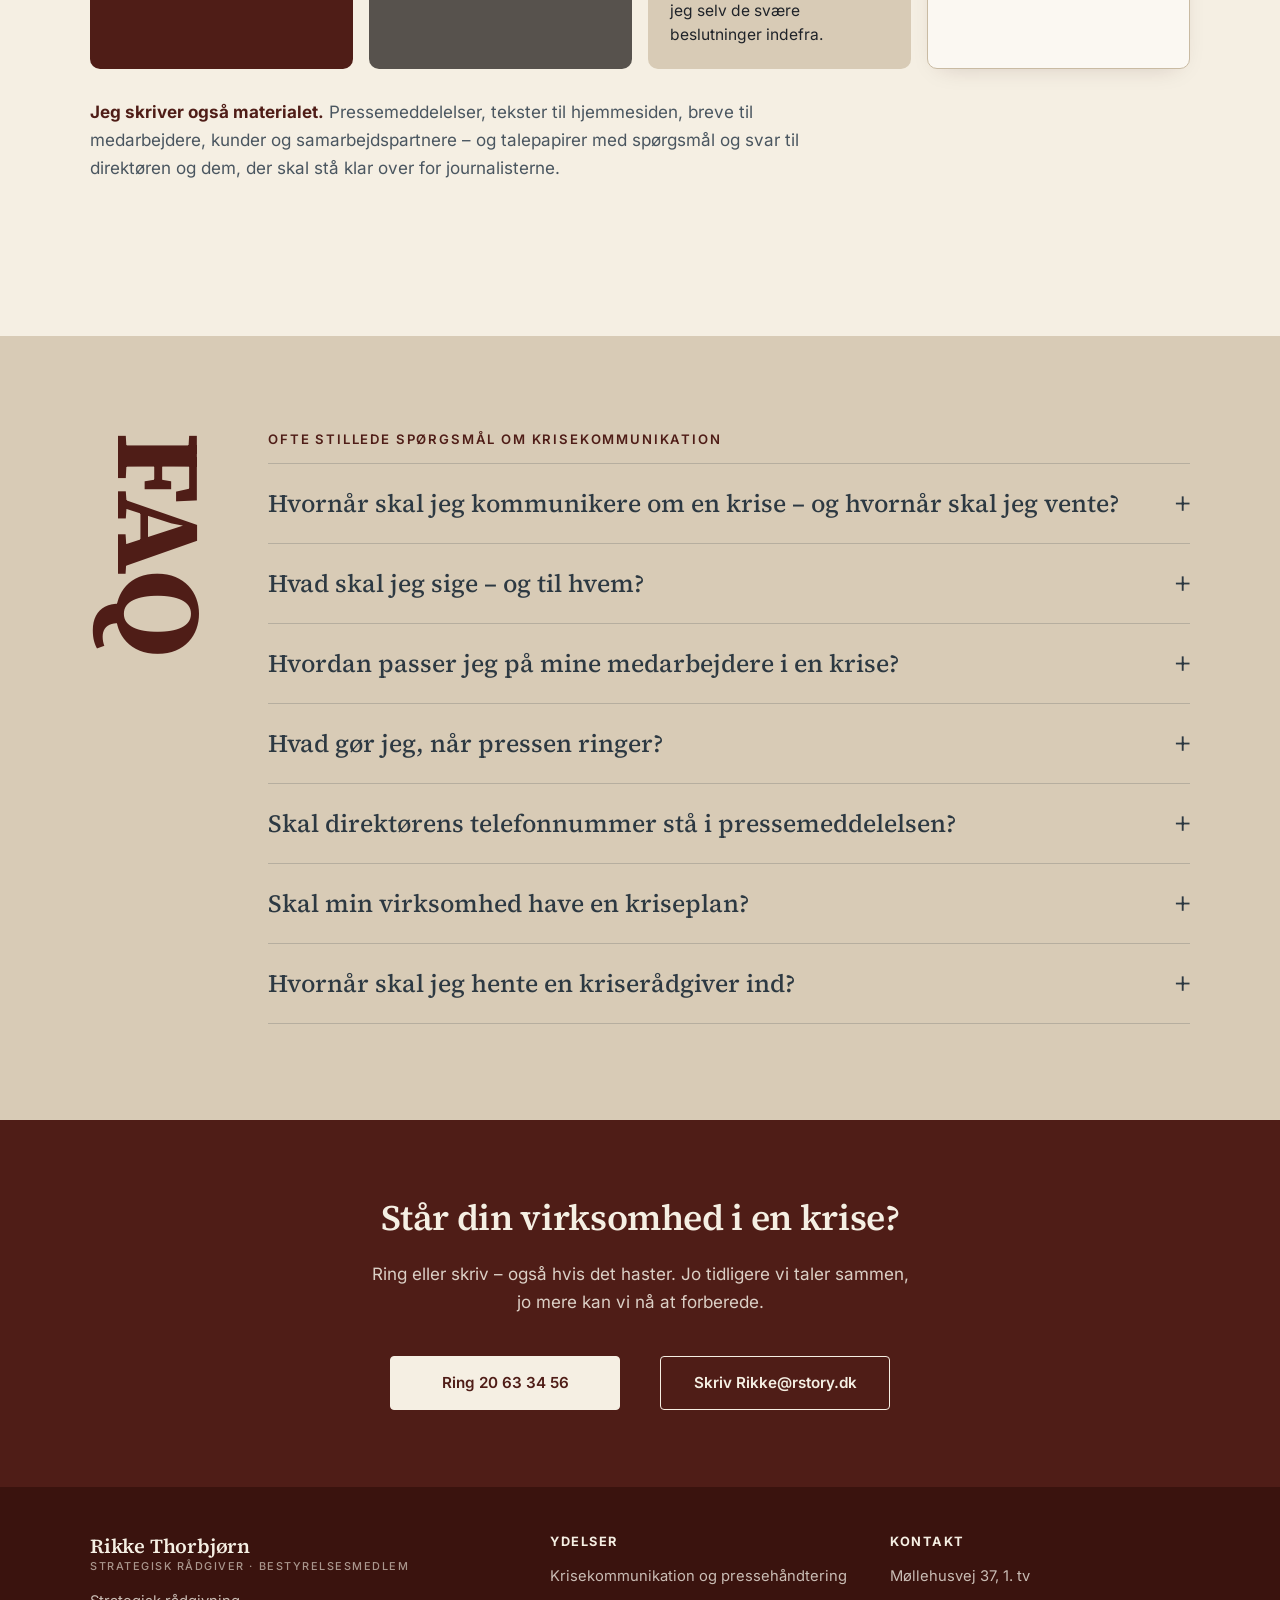
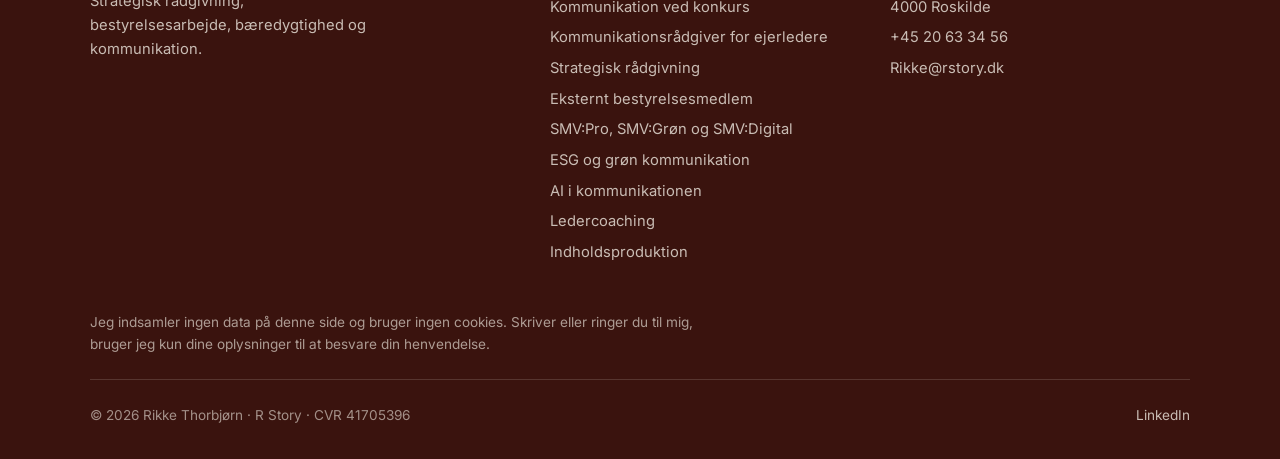
==== commit 334c3700: "søndag" ====
--- a/krisekommunikation.html
+++ b/krisekommunikation.html
@@ -232,6 +232,7 @@
           <h3>Vær forberedt – før det sker</h3>
           <p>Et cyberangreb kan i dag ramme de fleste virksomheder. Det kan også være, at din virksomhed opererer i en branche, hvor der er en reel risiko for fx arbejdsulykker, udslip eller fejl i produktionen.</p>
           <p>Det er altid lettere at håndtere en situation, hvis du har en plan, der kan tilpasses, frem for at stå på bar bund, når krisen rammer.</p>
+          <p>Sammen gennemgår vi, hvad der realistisk kan gå galt i din virksomhed, og laver en plan for, hvordan I forebygger og håndterer det.</p>
         </li>
         <li class="tl-step">
           <span class="tl-dot" aria-hidden="true"></span>
@@ -257,9 +258,11 @@
       <p>Mange virksomheder vil helst gemme sig og håbe, at sagen går over. Men hvis der alligevel vil blive talt om den, er det næsten altid bedre at være den, der går ud først.</p>
       <p>Der er respekt ved at tage ansvar – i stedet for at vente på, at journalisterne banker på døren. Når du går ud først, fortæller du historien med dine egne ord og viser, hvad du gør ved det – og du kan være med til at sætte retningen for omtalen i pressen.</p>
       <p>Vi vurderer sammen, hvad der giver mening for dig og din situation – og hvad der skal være styr på inden.</p>
+      <p>En krise, der håndteres ordentligt, kan på længere sigt styrke tilliden til virksomheden.</p>
 
       <h2>Store og små konkurser – handler alle om mennesker</h2>
       <p>Jeg arbejder ofte tæt sammen med advokater. Jeg oversætter det juridiske til et sprog, som medarbejdere, kunder og pressen forstår.</p>
+      <p>Der er ting, man ikke må eller kan sige – af hensyn til jura, persondata og medarbejderne. Jeg hjælper med at finde det, der kan siges, og sige det ordentligt.</p>
       <p>Ved større konkurser er mediebevågenheden ofte stor. Her hjælper jeg typisk med at planlægge, hvilke informationer der skal ud, hvor og hvornår. Jeg er også med til at klæde direktøren og ledelsen på til dialogen med pressen.</p>
       <p>Når det er en mindre, lokalt forankret virksomhed, handler det ofte om at sikre forståelse hos de mange, der rammes – og som ejerne bagefter møder i Superbrugsen. Her hjælper jeg med at forklare, hvad der er sket, hvad man har forsøgt, og hvorfor det er endt, som det er. Det handler om at få mennesket frem: Det er ofte en virksomhed, ejerne har kæmpet og brændt for, der lukker.</p>
     </div>
